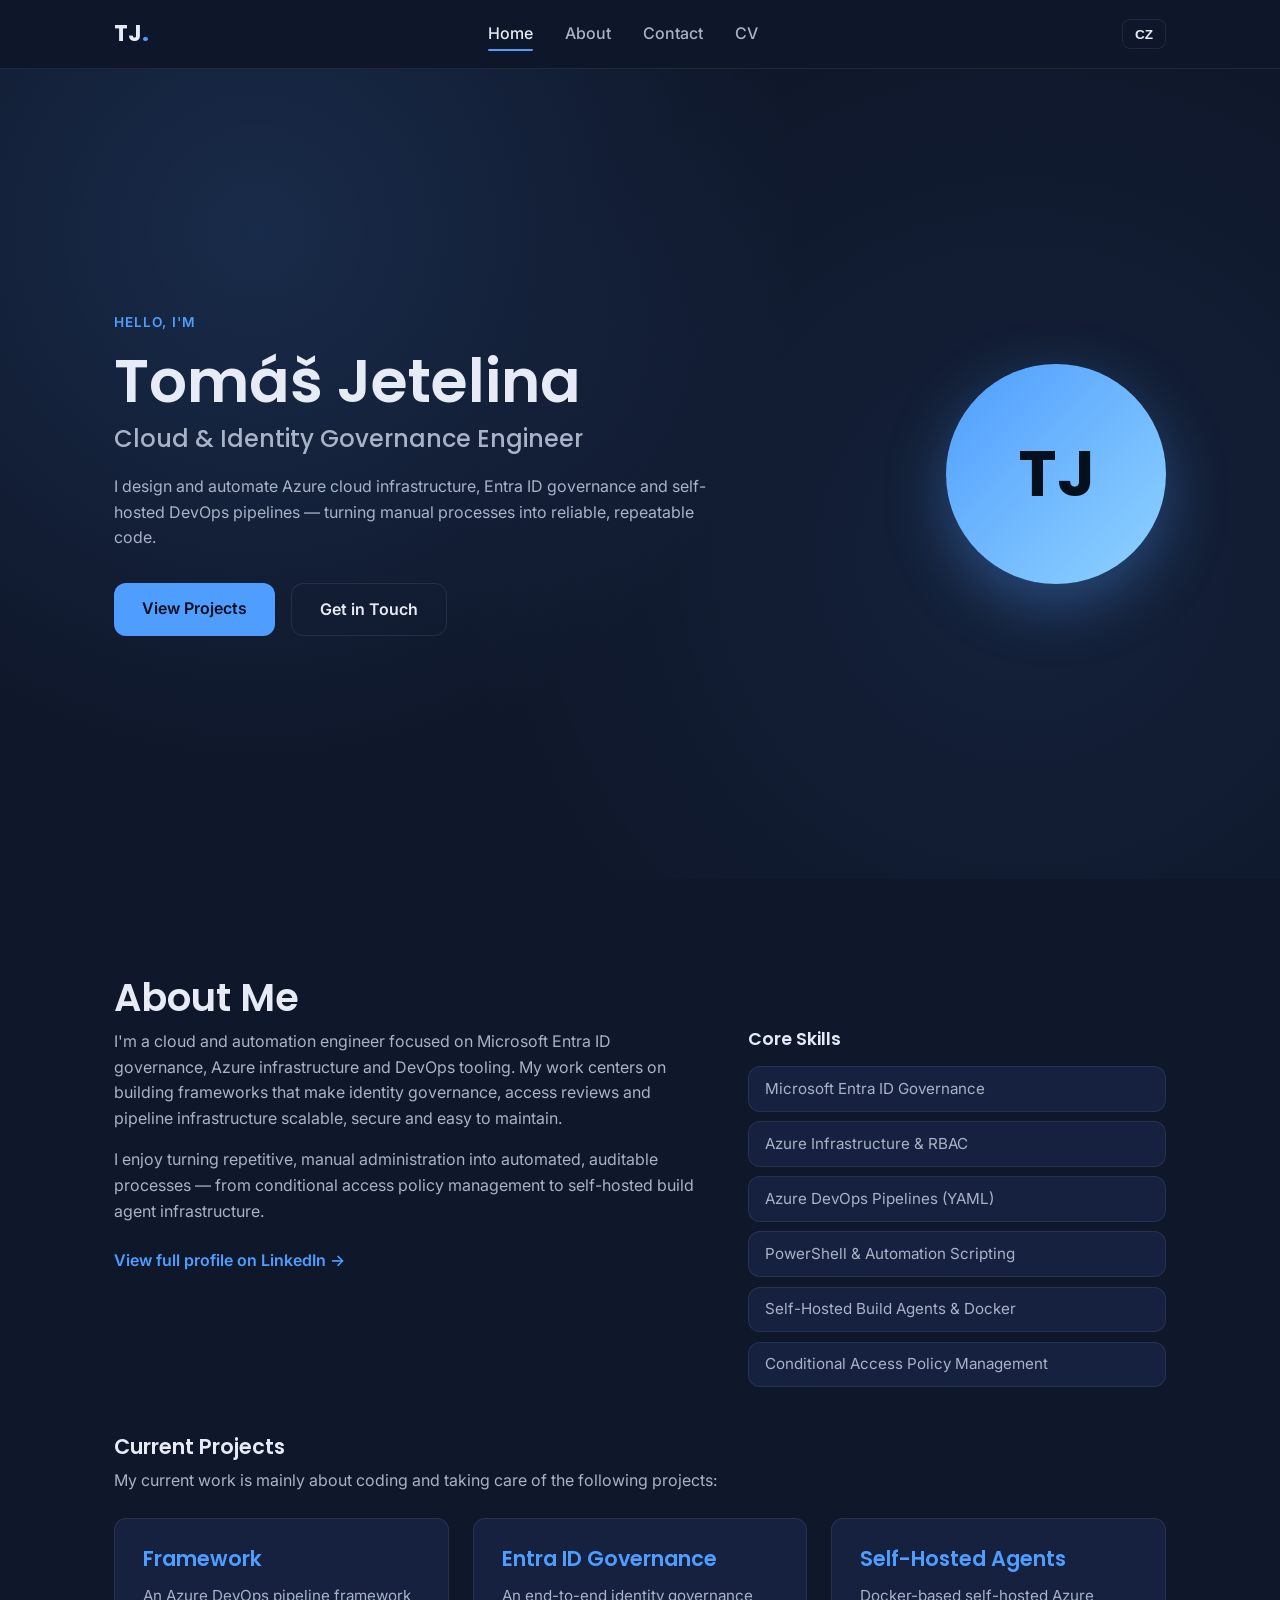
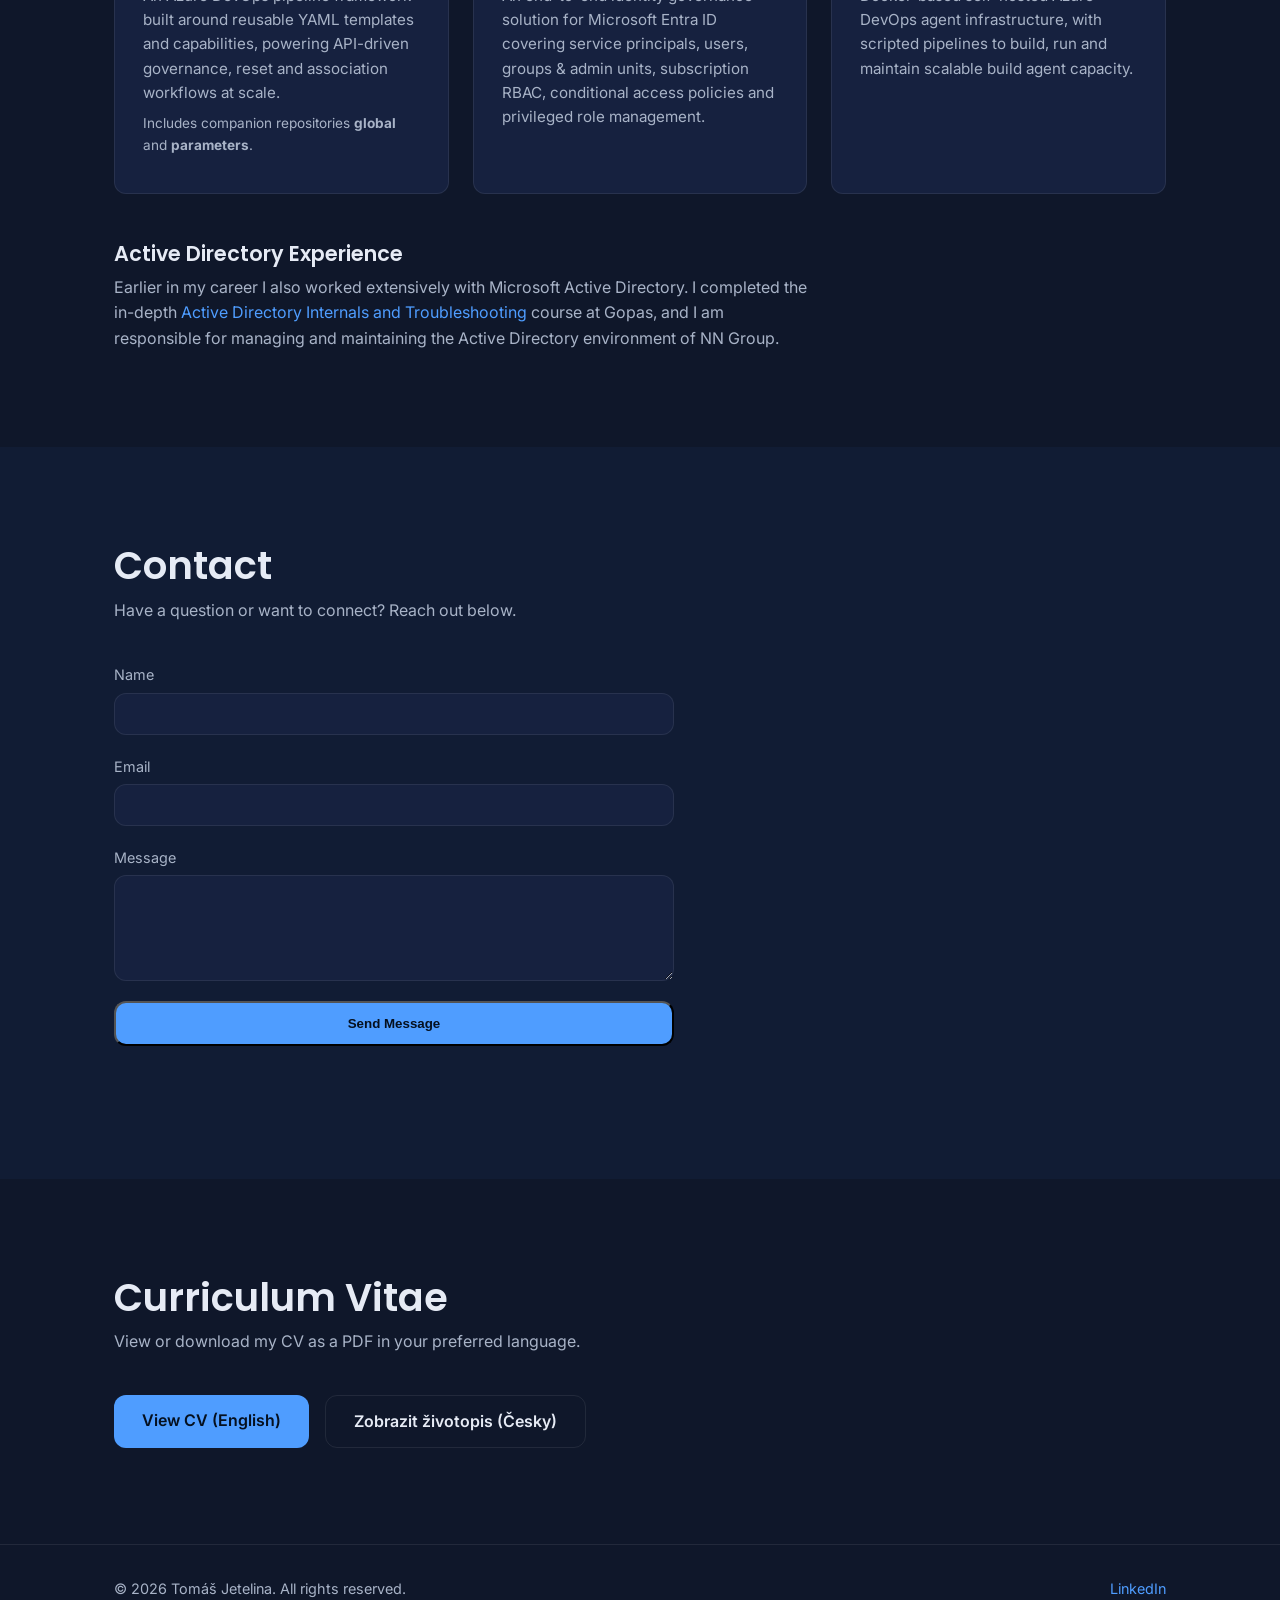
==== index.html @ 73af99f7 "Restructure nav (Home/About/Contact/CV), fold projects into About, add AD experience section, open C" ====
<!DOCTYPE html>
<html lang="en">
<head>
  <meta charset="UTF-8" />
  <meta name="viewport" content="width=device-width, initial-scale=1.0" />
  <title>Tomáš Jetelina | Cloud &amp; Automation Engineer</title>
  <meta name="description" content="Personal CV website of Tomáš Jetelina — cloud automation, Entra ID governance and DevOps engineer." />
  <link rel="preconnect" href="https://fonts.googleapis.com" />
  <link href="https://fonts.googleapis.com/css2?family=Poppins:wght@400;500;600;700&family=Inter:wght@400;500;600&display=swap" rel="stylesheet" />
  <link rel="stylesheet" href="css/style.css" />
  <link rel="icon" href="data:," />
</head>
<body>
  <header class="site-header" id="top">
    <nav class="navbar container">
      <a href="#top" class="logo">TJ<span>.</span></a>
      <button class="nav-toggle" id="navToggle" aria-label="Toggle navigation" aria-expanded="false">
        <span></span><span></span><span></span>
      </button>
      <ul class="nav-links" id="navLinks">
        <li><a href="#home" class="nav-link active" data-i18n="nav.home">Home</a></li>
        <li><a href="#about" class="nav-link" data-i18n="nav.about">About</a></li>
        <li><a href="#contact" class="nav-link" data-i18n="nav.contact">Contact</a></li>
        <li><a href="#cv" class="nav-link" data-i18n="nav.cv">CV</a></li>
      </ul>
      <button class="lang-toggle" id="langToggle" type="button" aria-label="Switch language">CZ</button>
    </nav>
  </header>

  <main>
    <!-- Home -->
    <section id="home" class="hero">
      <div class="container hero-inner reveal">
        <div class="hero-content">
          <p class="eyebrow" data-i18n="hero.eyebrow">Hello, I'm</p>
          <h1>Tomáš Jetelina</h1>
          <h2 class="tagline" data-i18n="hero.tagline">Cloud &amp; Identity Governance Engineer</h2>
          <p class="lead" data-i18n="hero.lead">
            I design and automate Azure cloud infrastructure, Entra ID governance and self-hosted
            DevOps pipelines — turning manual processes into reliable, repeatable code.
          </p>
          <div class="hero-actions">
            <a href="#about" class="btn btn-primary" data-i18n="hero.viewProjects">View Projects</a>
            <a href="#contact" class="btn btn-outline" data-i18n="hero.getInTouch">Get in Touch</a>
          </div>
        </div>
        <div class="hero-avatar" aria-hidden="true">TJ</div>
      </div>
    </section>

    <!-- About -->
    <section id="about" class="section">
      <div class="container reveal">
        <h2 class="section-title" data-i18n="about.title">About Me</h2>
        <div class="about-grid">
          <div class="about-text">
            <p data-i18n="about.p1">
              I'm a cloud and automation engineer focused on Microsoft Entra ID governance,
              Azure infrastructure and DevOps tooling. My work centers on building frameworks
              that make identity governance, access reviews and pipeline infrastructure
              scalable, secure and easy to maintain.
            </p>
            <p data-i18n="about.p2">
              I enjoy turning repetitive, manual administration into automated, auditable
              processes — from conditional access policy management to self-hosted build
              agent infrastructure.
            </p>
            <a href="https://www.linkedin.com/in/tjetelina/" target="_blank" rel="noopener noreferrer" class="link-arrow" data-i18n="about.linkedin">
              View full profile on LinkedIn →
            </a>
          </div>
          <div class="about-skills">
            <h3 data-i18n="about.skillsTitle">Core Skills</h3>
            <ul class="skills-list">
              <li data-i18n="about.skill1">Microsoft Entra ID Governance</li>
              <li data-i18n="about.skill2">Azure Infrastructure &amp; RBAC</li>
              <li data-i18n="about.skill3">Azure DevOps Pipelines (YAML)</li>
              <li data-i18n="about.skill4">PowerShell &amp; Automation Scripting</li>
              <li data-i18n="about.skill5">Self-Hosted Build Agents &amp; Docker</li>
              <li data-i18n="about.skill6">Conditional Access Policy Management</li>
            </ul>
          </div>
        </div>

        <div class="about-projects">
          <h3 data-i18n="about.projectsTitle">Current Projects</h3>
          <p data-i18n="about.projectsIntro">My current work is mainly about coding and taking care of the following projects:</p>
          <div class="projects-grid">
            <article class="project-card">
              <h3 data-i18n="projects.framework.title">Framework</h3>
              <p data-i18n="projects.framework.desc">
                An Azure DevOps pipeline framework built around reusable YAML templates and
                capabilities, powering API-driven governance, reset and association workflows
                at scale.
              </p>
              <p class="project-note" data-i18n="projects.framework.note">Includes companion repositories <strong>global</strong> and <strong>parameters</strong>.</p>
            </article>
            <article class="project-card">
              <h3 data-i18n="projects.governance.title">Entra ID Governance</h3>
              <p data-i18n="projects.governance.desc">
                An end-to-end identity governance solution for Microsoft Entra ID covering
                service principals, users, groups &amp; admin units, subscription RBAC,
                conditional access policies and privileged role management.
              </p>
            </article>
            <article class="project-card">
              <h3 data-i18n="projects.agents.title">Self-Hosted Agents</h3>
              <p data-i18n="projects.agents.desc">
                Docker-based self-hosted Azure DevOps agent infrastructure, with scripted
                pipelines to build, run and maintain scalable build agent capacity.
              </p>
            </article>
          </div>
        </div>

        <div class="about-legacy">
          <h3 data-i18n="about.adTitle">Active Directory Experience</h3>
          <p data-i18n="about.adText">
            Earlier in my career I also worked extensively with Microsoft Active Directory. I completed
            the in-depth <a href="https://www.gopas.cz/windows-server-active-directory-internals-and-troubleshooting_goc171" target="_blank" rel="noopener noreferrer">Active Directory Internals and Troubleshooting</a>
            course at Gopas, and I am responsible for managing and maintaining the Active Directory
            environment of NN Group.
          </p>
        </div>
      </div>
    </section>

    <!-- Contact -->
    <section id="contact" class="section section-alt">
      <div class="container reveal">
        <h2 class="section-title" data-i18n="contact.title">Contact</h2>
        <p class="section-subtitle" data-i18n="contact.subtitle">Have a question or want to connect? Reach out below.</p>
        <form class="contact-form" id="contactForm" action="mailto:contact@jetelina.cz" method="post" enctype="text/plain">
          <div class="form-row">
            <label for="name" data-i18n="contact.name">Name</label>
            <input type="text" id="name" name="name" required />
          </div>
          <div class="form-row">
            <label for="email" data-i18n="contact.email">Email</label>
            <input type="email" id="email" name="email" required />
          </div>
          <div class="form-row">
            <label for="message" data-i18n="contact.message">Message</label>
            <textarea id="message" name="message" rows="5" required></textarea>
          </div>
          <button type="submit" class="btn btn-primary" data-i18n="contact.send">Send Message</button>
          <p class="form-status" id="formStatus" role="status" aria-live="polite"></p>
        </form>
      </div>
    </section>

    <!-- CV -->
    <section id="cv" class="section">
      <div class="container reveal">
        <h2 class="section-title" data-i18n="cv.title">Curriculum Vitae</h2>
        <p class="section-subtitle" data-i18n="cv.subtitle">View or download my CV as a PDF in your preferred language.</p>
        <div class="cv-downloads">
          <a class="btn btn-primary" href="assets/cv/Tomas_Jetelina_CV_EN.pdf" target="_blank" rel="noopener noreferrer" data-i18n="cv.downloadEn">View CV (English)</a>
          <a class="btn btn-outline" href="assets/cv/Tomas_Jetelina_CV_CZ.pdf" target="_blank" rel="noopener noreferrer" data-i18n="cv.downloadCz">Zobrazit životopis (Česky)</a>
        </div>
      </div>
    </section>
  </main>

  <footer class="site-footer">
    <div class="container footer-content">
      <p>&copy; <span id="year"></span> Tomáš Jetelina. <span data-i18n="footer.rights">All rights reserved.</span></p>
      <a href="https://www.linkedin.com/in/tjetelina/" target="_blank" rel="noopener noreferrer">LinkedIn</a>
    </div>
  </footer>

  <script src="js/i18n.js"></script>
  <script src="js/script.js"></script>
</body>
</html>
---- css/style.css ----
:root {
  --color-bg: #0f172a;
  --color-bg-alt: #111c34;
  --color-surface: #16213f;
  --color-primary: #4f9dff;
  --color-primary-dark: #2f7ee0;
  --color-text: #e6ebf5;
  --color-text-muted: #a8b3c7;
  --color-border: rgba(255, 255, 255, 0.08);
  --font-heading: "Poppins", sans-serif;
  --font-body: "Inter", sans-serif;
  --max-width: 1100px;
  --radius: 12px;
  --transition: 0.25s ease;
}

* {
  box-sizing: border-box;
  margin: 0;
  padding: 0;
}

html {
  scroll-behavior: smooth;
}

body {
  font-family: var(--font-body);
  background: var(--color-bg);
  color: var(--color-text);
  line-height: 1.6;
}

img {
  max-width: 100%;
  display: block;
}

.container {
  width: 100%;
  max-width: var(--max-width);
  margin: 0 auto;
  padding: 0 1.5rem;
}

h1, h2, h3 {
  font-family: var(--font-heading);
  font-weight: 600;
  line-height: 1.2;
}

a {
  color: var(--color-primary);
  text-decoration: none;
  transition: color var(--transition);
}

a:hover {
  color: var(--color-primary-dark);
}

/* Header */
.site-header {
  position: sticky;
  top: 0;
  z-index: 100;
  background: rgba(15, 23, 42, 0.85);
  backdrop-filter: blur(10px);
  border-bottom: 1px solid var(--color-border);
}

.navbar {
  display: flex;
  align-items: center;
  justify-content: space-between;
  height: 68px;
}

.logo {
  font-family: var(--font-heading);
  font-size: 1.4rem;
  font-weight: 700;
  color: var(--color-text);
}

.logo span {
  color: var(--color-primary);
}

.nav-links {
  display: flex;
  gap: 2rem;
  list-style: none;
}

.nav-link {
  color: var(--color-text-muted);
  font-weight: 500;
  position: relative;
  padding: 0.25rem 0;
}

.nav-link.active,
.nav-link:hover {
  color: var(--color-text);
}

.nav-link.active::after {
  content: "";
  position: absolute;
  left: 0;
  bottom: -4px;
  width: 100%;
  height: 2px;
  background: var(--color-primary);
  border-radius: 2px;
}

.nav-toggle {
  display: none;
  flex-direction: column;
  gap: 5px;
  background: none;
  border: none;
  cursor: pointer;
}

.nav-toggle span {
  width: 24px;
  height: 2px;
  background: var(--color-text);
  border-radius: 2px;
  transition: transform var(--transition), opacity var(--transition);
}

.lang-toggle {
  margin-left: 1.5rem;
  background: transparent;
  border: 1px solid var(--color-border);
  color: var(--color-text);
  font-weight: 600;
  font-size: 0.85rem;
  padding: 0.4rem 0.75rem;
  border-radius: 8px;
  cursor: pointer;
  transition: border-color var(--transition), color var(--transition);
}

.lang-toggle:hover {
  border-color: var(--color-primary);
  color: var(--color-primary);
}

/* Hero */
.hero {
  min-height: 90vh;
  display: flex;
  align-items: center;
  background: radial-gradient(circle at 20% 20%, rgba(79, 157, 255, 0.15), transparent 45%),
    radial-gradient(circle at 80% 60%, rgba(79, 157, 255, 0.08), transparent 50%);
}

.hero-inner {
  display: flex;
  align-items: center;
  justify-content: space-between;
  gap: 3rem;
  flex-wrap: wrap;
}

.hero-content {
  flex: 1 1 420px;
}

.hero-avatar {
  flex: 0 0 auto;
  width: 220px;
  height: 220px;
  border-radius: 50%;
  display: flex;
  align-items: center;
  justify-content: center;
  font-family: var(--font-heading);
  font-size: 4rem;
  font-weight: 700;
  color: #05101f;
  background: linear-gradient(135deg, var(--color-primary), #8fd3ff);
  box-shadow: 0 20px 60px rgba(79, 157, 255, 0.35);
}

.eyebrow {
  color: var(--color-primary);
  font-weight: 600;
  letter-spacing: 0.08em;
  text-transform: uppercase;
  font-size: 0.85rem;
  margin-bottom: 0.75rem;
}

.hero h1 {
  font-size: clamp(2.5rem, 5vw, 3.75rem);
  margin-bottom: 0.5rem;
}

.tagline {
  font-size: clamp(1.1rem, 2vw, 1.5rem);
  color: var(--color-text-muted);
  font-weight: 500;
  margin-bottom: 1.25rem;
}

.lead {
  max-width: 60ch;
  color: var(--color-text-muted);
  margin-bottom: 2rem;
}

.hero-actions {
  display: flex;
  gap: 1rem;
  flex-wrap: wrap;
}

.btn {
  display: inline-block;
  padding: 0.8rem 1.75rem;
  border-radius: var(--radius);
  font-weight: 600;
  transition: transform var(--transition), background var(--transition), color var(--transition);
}

.btn:hover {
  transform: translateY(-2px);
}

.btn-primary {
  background: var(--color-primary);
  color: #05101f;
}

.btn-primary:hover {
  background: var(--color-primary-dark);
  color: #05101f;
}

.btn-outline {
  border: 1px solid var(--color-border);
  color: var(--color-text);
}

.btn-outline:hover {
  border-color: var(--color-primary);
  color: var(--color-primary);
}

/* Sections */
.section {
  padding: 6rem 0;
}

.section-alt {
  background: var(--color-bg-alt);
}

.section-title {
  font-size: clamp(1.8rem, 3vw, 2.4rem);
  margin-bottom: 0.5rem;
}

.section-subtitle {
  color: var(--color-text-muted);
  margin-bottom: 2.5rem;
}

/* About */
.about-grid {
  display: grid;
  grid-template-columns: 1.4fr 1fr;
  gap: 3rem;
}

.about-text p {
  color: var(--color-text-muted);
  margin-bottom: 1rem;
}

.link-arrow {
  display: inline-block;
  margin-top: 0.5rem;
  font-weight: 600;
}

.about-skills h3 {
  margin-bottom: 1rem;
  font-size: 1.1rem;
}

.skills-list {
  list-style: none;
  display: flex;
  flex-direction: column;
  gap: 0.6rem;
}

.skills-list li {
  padding: 0.6rem 1rem;
  background: var(--color-surface);
  border: 1px solid var(--color-border);
  border-radius: var(--radius);
  color: var(--color-text-muted);
  font-size: 0.95rem;
}

/* About: projects & legacy experience subsections */
.about-projects,
.about-legacy {
  margin-top: 3rem;
}

.about-projects h3,
.about-legacy h3 {
  font-size: 1.3rem;
  margin-bottom: 0.5rem;
}

.about-projects > p,
.about-legacy > p {
  color: var(--color-text-muted);
  margin-bottom: 1.5rem;
  max-width: 70ch;
}

.about-legacy > p {
  margin-bottom: 0;
}

/* Projects */
.projects-grid {
  display: grid;
  grid-template-columns: repeat(auto-fit, minmax(260px, 1fr));
  gap: 1.5rem;
}

.project-card {
  background: var(--color-surface);
  border: 1px solid var(--color-border);
  border-radius: var(--radius);
  padding: 1.75rem;
  transition: transform var(--transition), border-color var(--transition);
}

.project-card:hover {
  transform: translateY(-4px);
  border-color: var(--color-primary);
}

.project-card h3 {
  margin-bottom: 0.75rem;
  color: var(--color-primary);
}

.project-card p {
  color: var(--color-text-muted);
  font-size: 0.95rem;
  margin-bottom: 0.5rem;
}

.project-note {
  font-size: 0.85rem !important;
}

/* CV */
.cv-downloads {
  display: flex;
  gap: 1rem;
  flex-wrap: wrap;
}

/* Contact */
.contact-form {
  max-width: 560px;
  display: flex;
  flex-direction: column;
  gap: 1.25rem;
}

.form-row {
  display: flex;
  flex-direction: column;
  gap: 0.4rem;
}

.form-row label {
  font-size: 0.9rem;
  color: var(--color-text-muted);
}

.form-row input,
.form-row textarea {
  background: var(--color-surface);
  border: 1px solid var(--color-border);
  border-radius: var(--radius);
  padding: 0.75rem 1rem;
  color: var(--color-text);
  font-family: var(--font-body);
  resize: vertical;
}

.form-row input:focus,
.form-row textarea:focus {
  outline: none;
  border-color: var(--color-primary);
}

.form-status {
  color: var(--color-primary);
  font-size: 0.9rem;
  min-height: 1.2em;
}

/* Footer */
.site-footer {
  border-top: 1px solid var(--color-border);
  padding: 2rem 0;
}

.footer-content {
  display: flex;
  justify-content: space-between;
  align-items: center;
  flex-wrap: wrap;
  gap: 1rem;
  color: var(--color-text-muted);
  font-size: 0.9rem;
}

/* Reveal animation */
.reveal {
  opacity: 0;
  transform: translateY(24px);
  transition: opacity 0.6s ease, transform 0.6s ease;
}

.reveal.visible {
  opacity: 1;
  transform: translateY(0);
}

/* Responsive */
@media (max-width: 860px) {
  .about-grid {
    grid-template-columns: 1fr;
  }

  .hero-inner {
    justify-content: center;
    text-align: center;
  }

  .hero-actions {
    justify-content: center;
  }

  .hero-avatar {
    width: 160px;
    height: 160px;
    font-size: 3rem;
  }
}

@media (max-width: 720px) {
  .nav-toggle {
    display: flex;
  }

  .nav-links {
    position: absolute;
    top: 68px;
    left: 0;
    right: 0;
    background: var(--color-bg);
    flex-direction: column;
    align-items: center;
    padding: 1.5rem 0;
    gap: 1.25rem;
    border-bottom: 1px solid var(--color-border);
    transform: translateY(-150%);
    opacity: 0;
    pointer-events: none;
    transition: transform var(--transition), opacity var(--transition);
  }

  .nav-links.open {
    transform: translateY(0);
    opacity: 1;
    pointer-events: auto;
  }
}
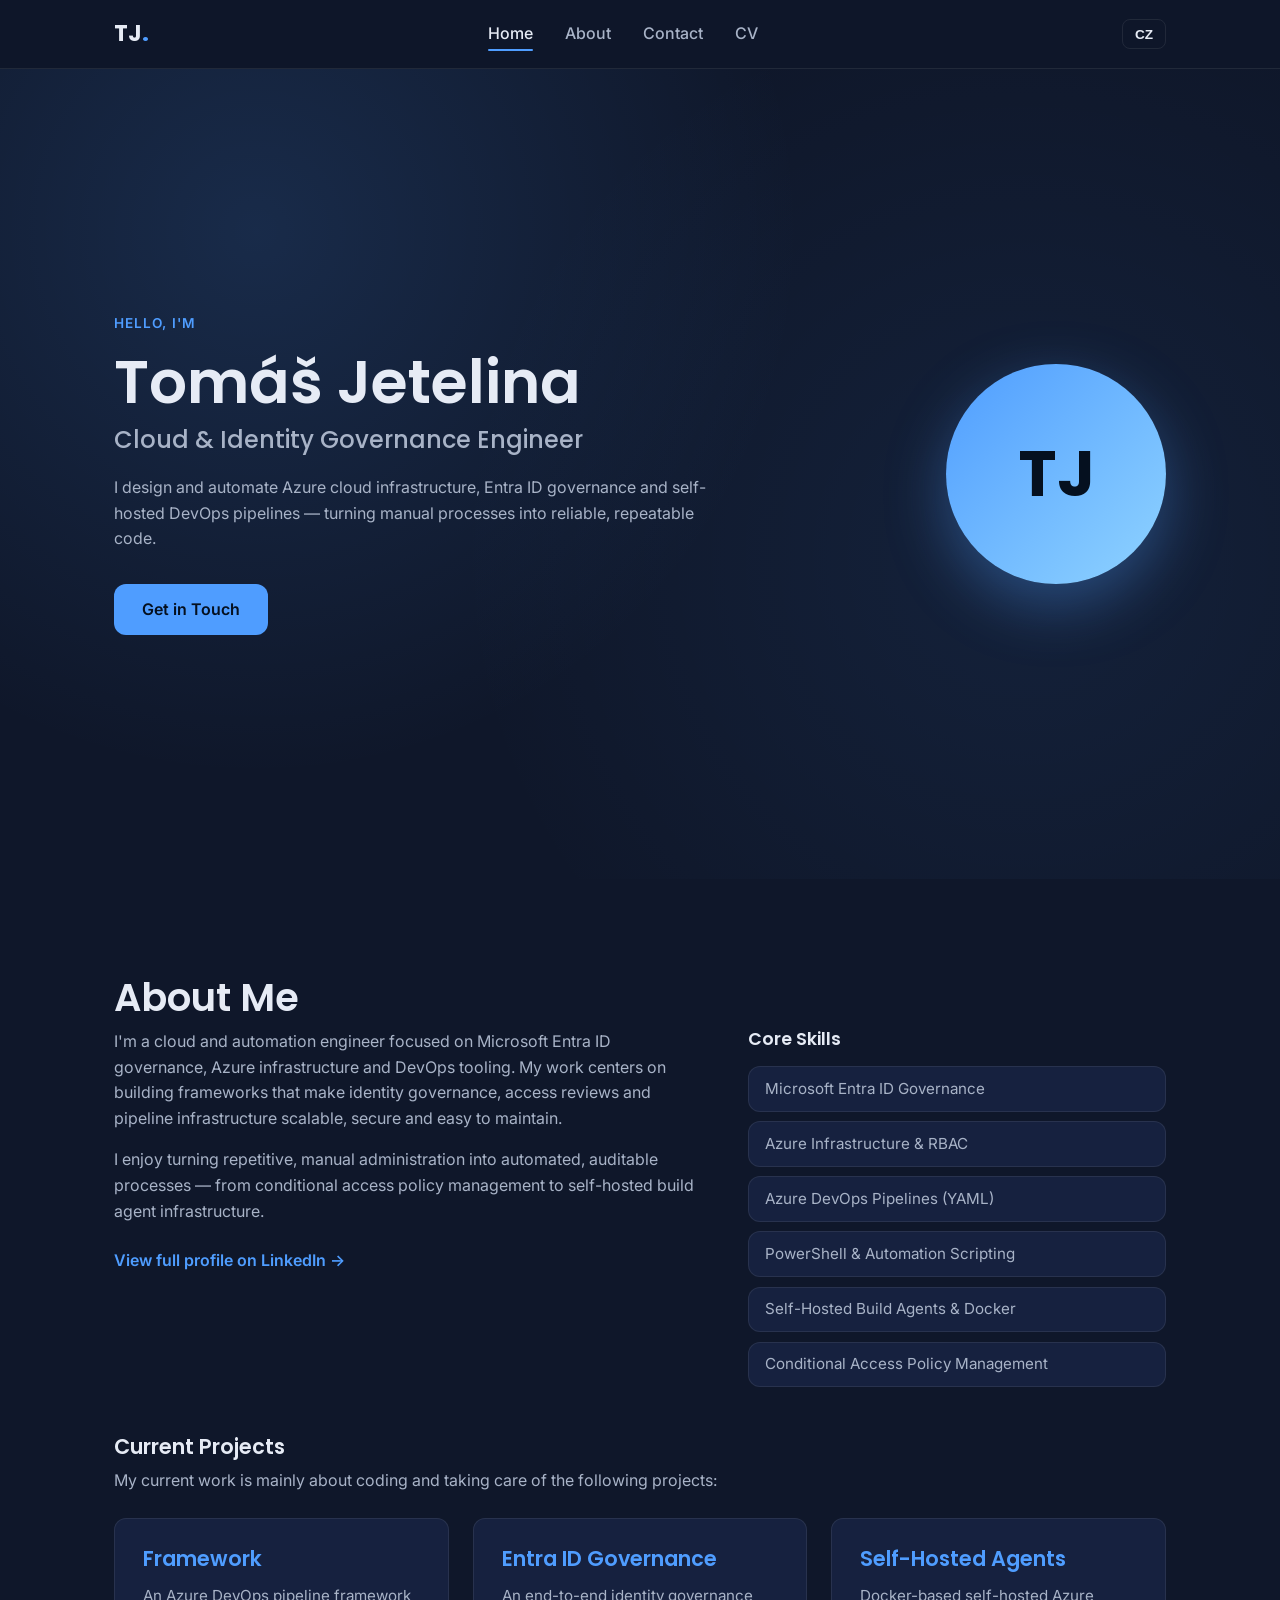
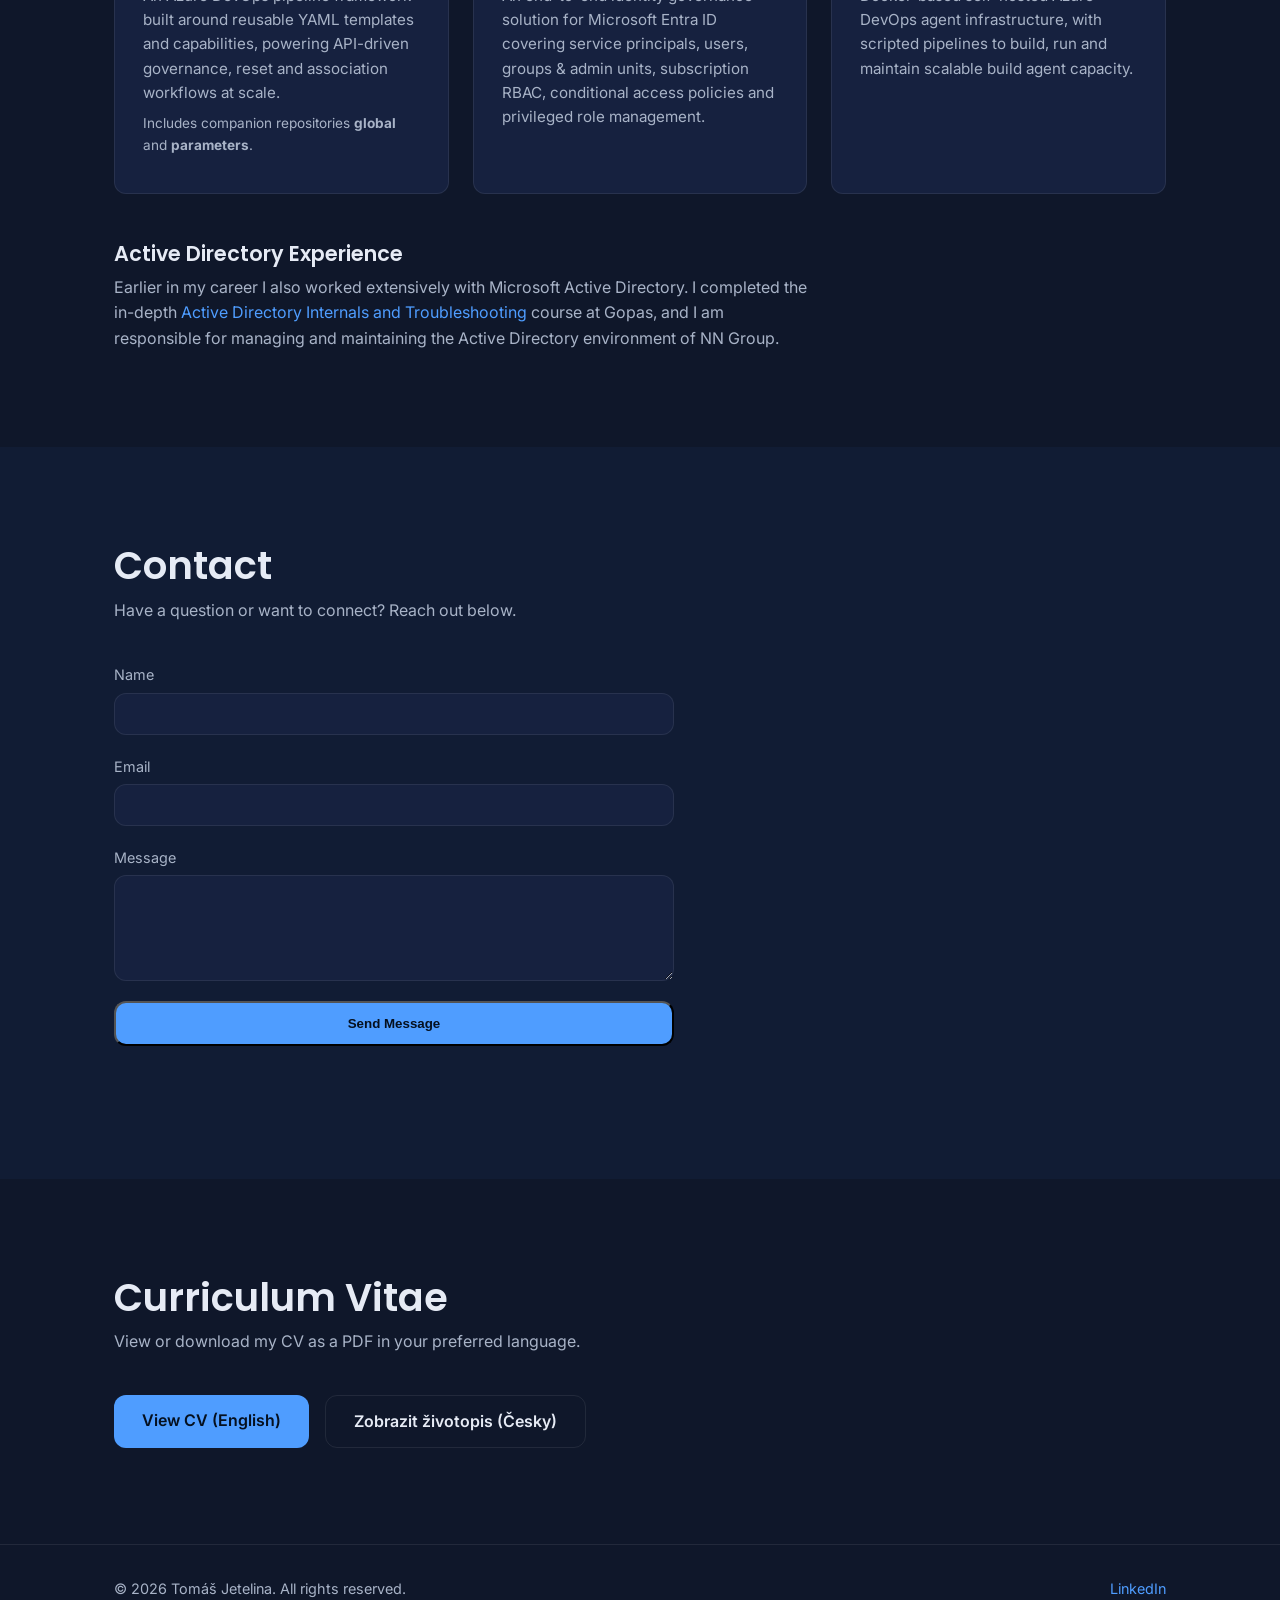
==== commit a6d4c641: "Remove non-functional View Projects button from hero section" ====
--- a/index.html
+++ b/index.html
@@ -40,8 +40,7 @@
             DevOps pipelines — turning manual processes into reliable, repeatable code.
           </p>
           <div class="hero-actions">
-            <a href="#about" class="btn btn-primary" data-i18n="hero.viewProjects">View Projects</a>
-            <a href="#contact" class="btn btn-outline" data-i18n="hero.getInTouch">Get in Touch</a>
+            <a href="#contact" class="btn btn-primary" data-i18n="hero.getInTouch">Get in Touch</a>
           </div>
         </div>
         <div class="hero-avatar" aria-hidden="true">TJ</div>
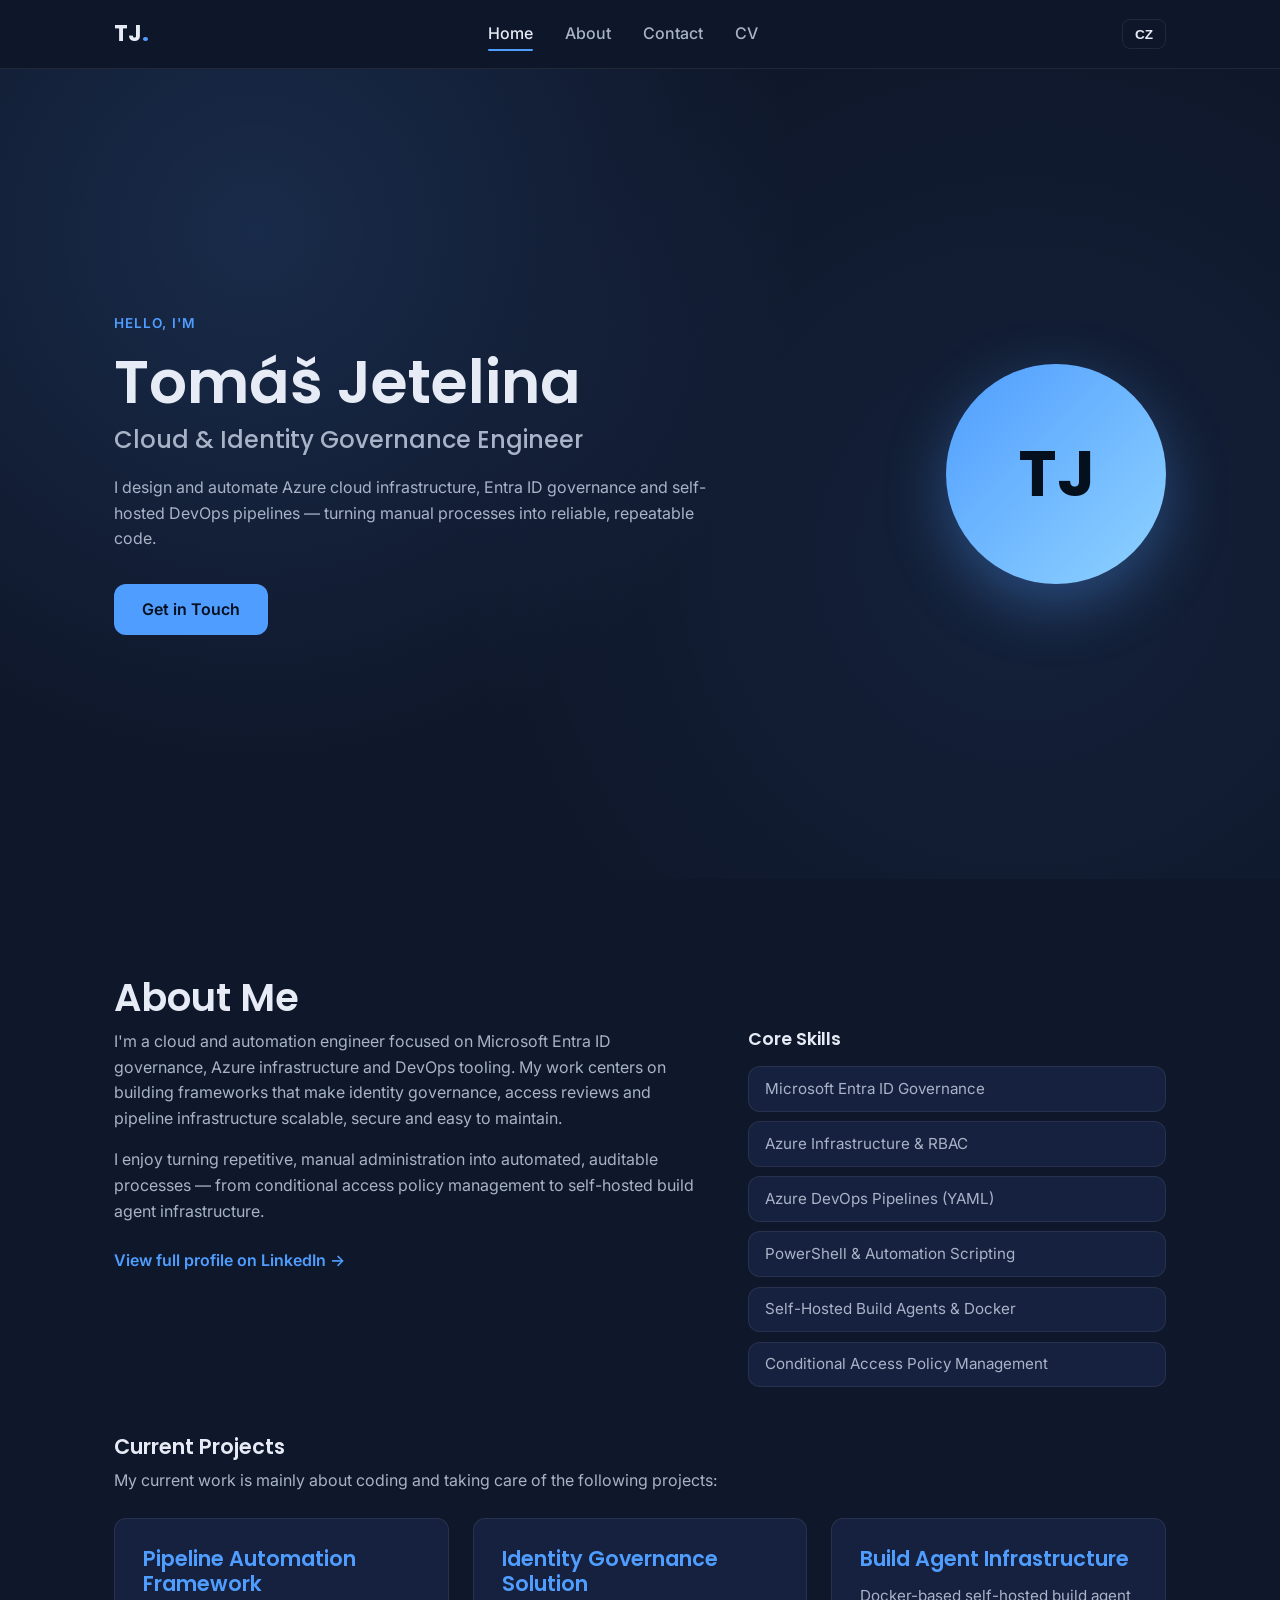
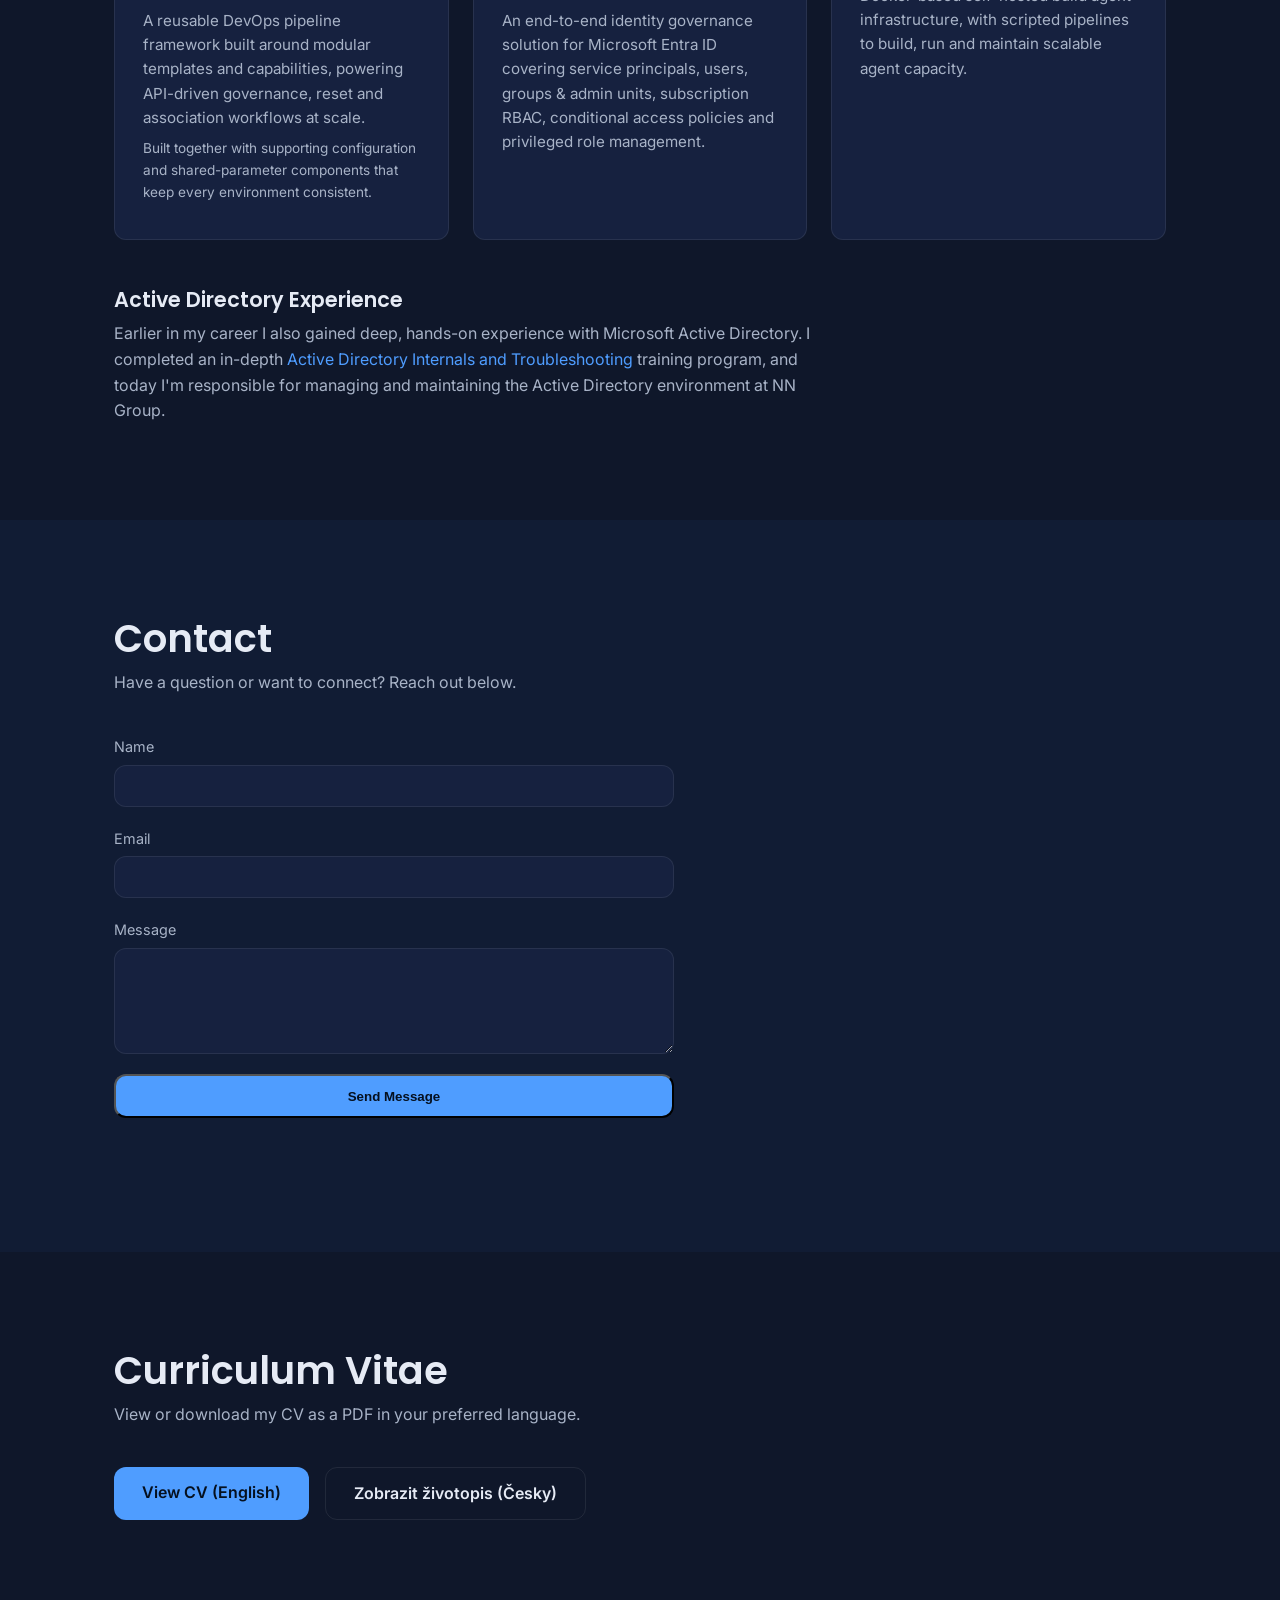
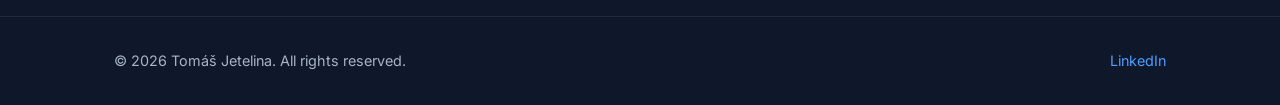
==== commit 118bc963: "Rephrase project cards without repo names and smooth AD paragraph wording" ====
--- a/index.html
+++ b/index.html
@@ -86,16 +86,16 @@
           <p data-i18n="about.projectsIntro">My current work is mainly about coding and taking care of the following projects:</p>
           <div class="projects-grid">
             <article class="project-card">
-              <h3 data-i18n="projects.framework.title">Framework</h3>
+              <h3 data-i18n="projects.framework.title">Pipeline Automation Framework</h3>
               <p data-i18n="projects.framework.desc">
-                An Azure DevOps pipeline framework built around reusable YAML templates and
+                A reusable DevOps pipeline framework built around modular templates and
                 capabilities, powering API-driven governance, reset and association workflows
                 at scale.
               </p>
-              <p class="project-note" data-i18n="projects.framework.note">Includes companion repositories <strong>global</strong> and <strong>parameters</strong>.</p>
+              <p class="project-note" data-i18n="projects.framework.note">Built together with supporting configuration and shared-parameter components that keep every environment consistent.</p>
             </article>
             <article class="project-card">
-              <h3 data-i18n="projects.governance.title">Entra ID Governance</h3>
+              <h3 data-i18n="projects.governance.title">Identity Governance Solution</h3>
               <p data-i18n="projects.governance.desc">
                 An end-to-end identity governance solution for Microsoft Entra ID covering
                 service principals, users, groups &amp; admin units, subscription RBAC,
@@ -103,10 +103,10 @@
               </p>
             </article>
             <article class="project-card">
-              <h3 data-i18n="projects.agents.title">Self-Hosted Agents</h3>
+              <h3 data-i18n="projects.agents.title">Build Agent Infrastructure</h3>
               <p data-i18n="projects.agents.desc">
-                Docker-based self-hosted Azure DevOps agent infrastructure, with scripted
-                pipelines to build, run and maintain scalable build agent capacity.
+                Docker-based self-hosted build agent infrastructure, with scripted
+                pipelines to build, run and maintain scalable agent capacity.
               </p>
             </article>
           </div>
@@ -115,10 +115,10 @@
         <div class="about-legacy">
           <h3 data-i18n="about.adTitle">Active Directory Experience</h3>
           <p data-i18n="about.adText">
-            Earlier in my career I also worked extensively with Microsoft Active Directory. I completed
-            the in-depth <a href="https://www.gopas.cz/windows-server-active-directory-internals-and-troubleshooting_goc171" target="_blank" rel="noopener noreferrer">Active Directory Internals and Troubleshooting</a>
-            course at Gopas, and I am responsible for managing and maintaining the Active Directory
-            environment of NN Group.
+            Earlier in my career I also gained deep, hands-on experience with Microsoft Active Directory. I completed
+            an in-depth <a href="https://www.gopas.cz/windows-server-active-directory-internals-and-troubleshooting_goc171" target="_blank" rel="noopener noreferrer">Active Directory Internals and Troubleshooting</a>
+            training program, and today I'm responsible for managing and maintaining the Active Directory
+            environment at NN Group.
           </p>
         </div>
       </div>
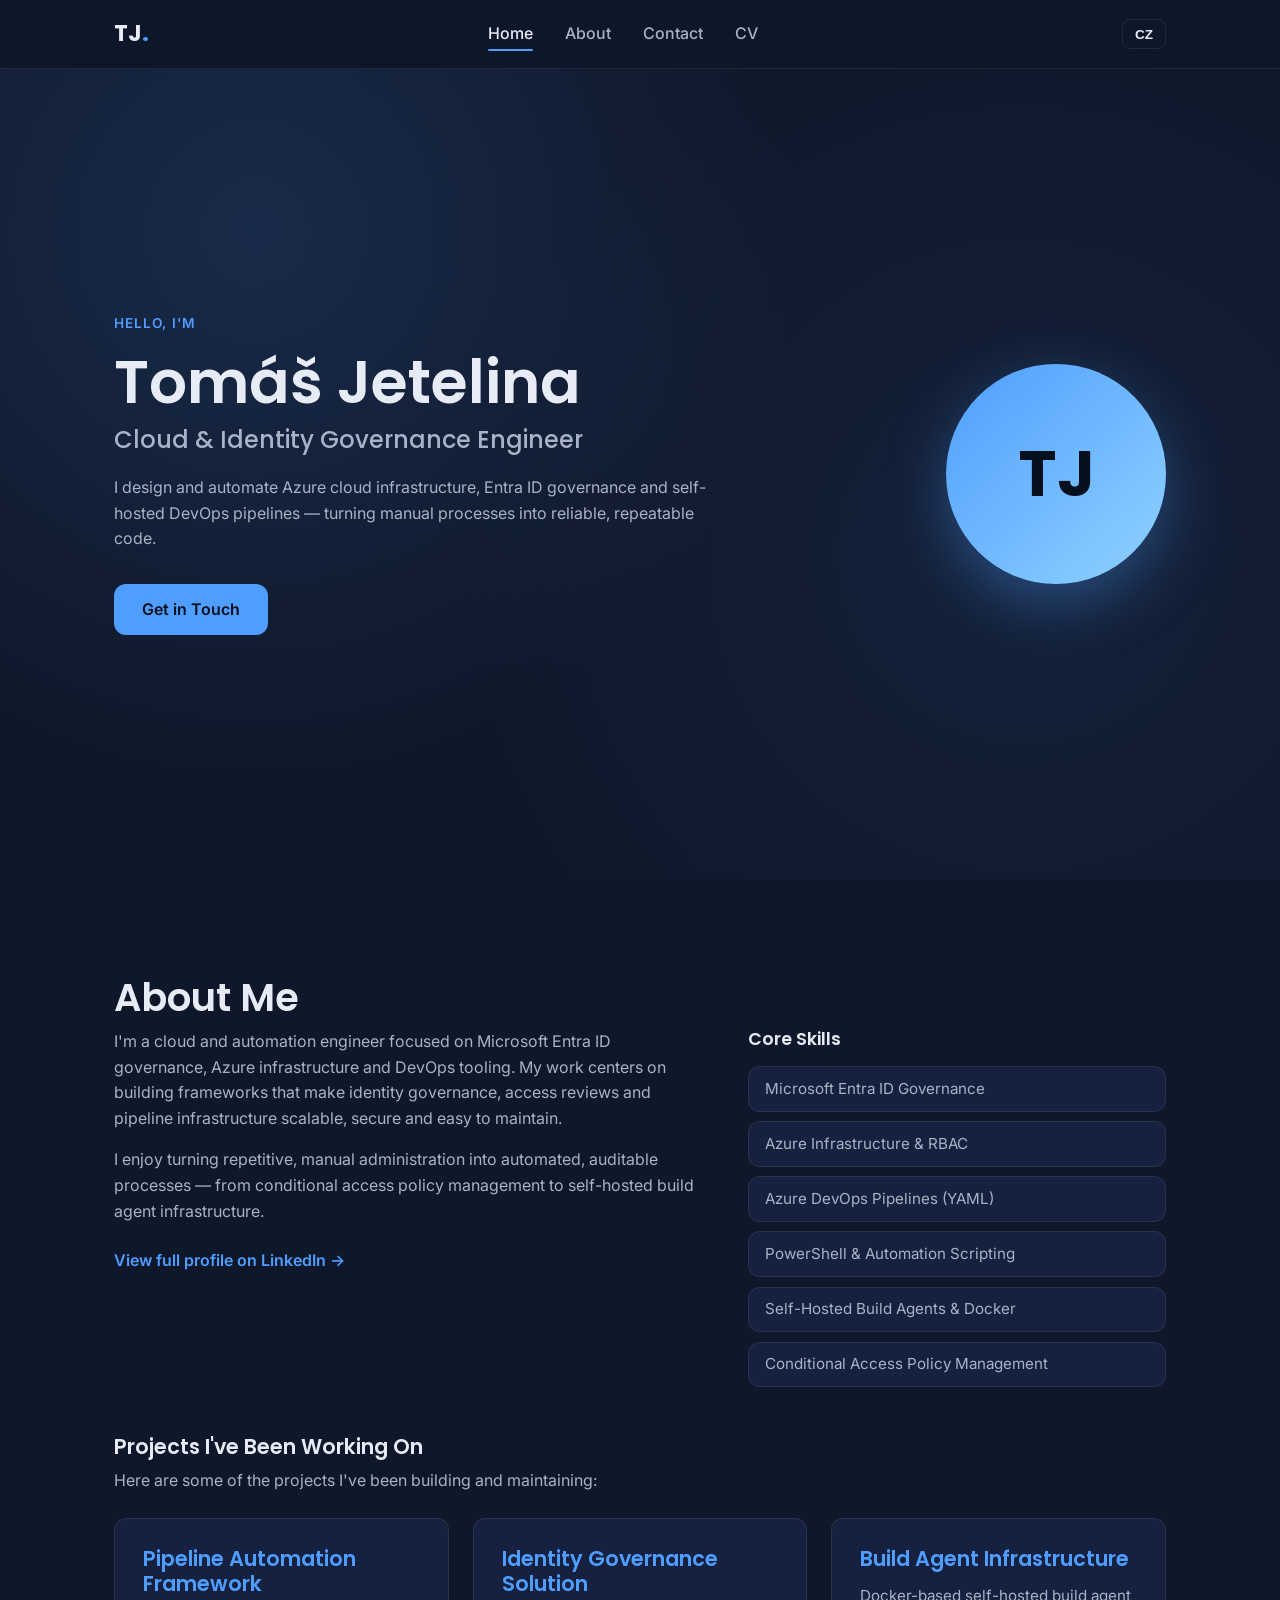
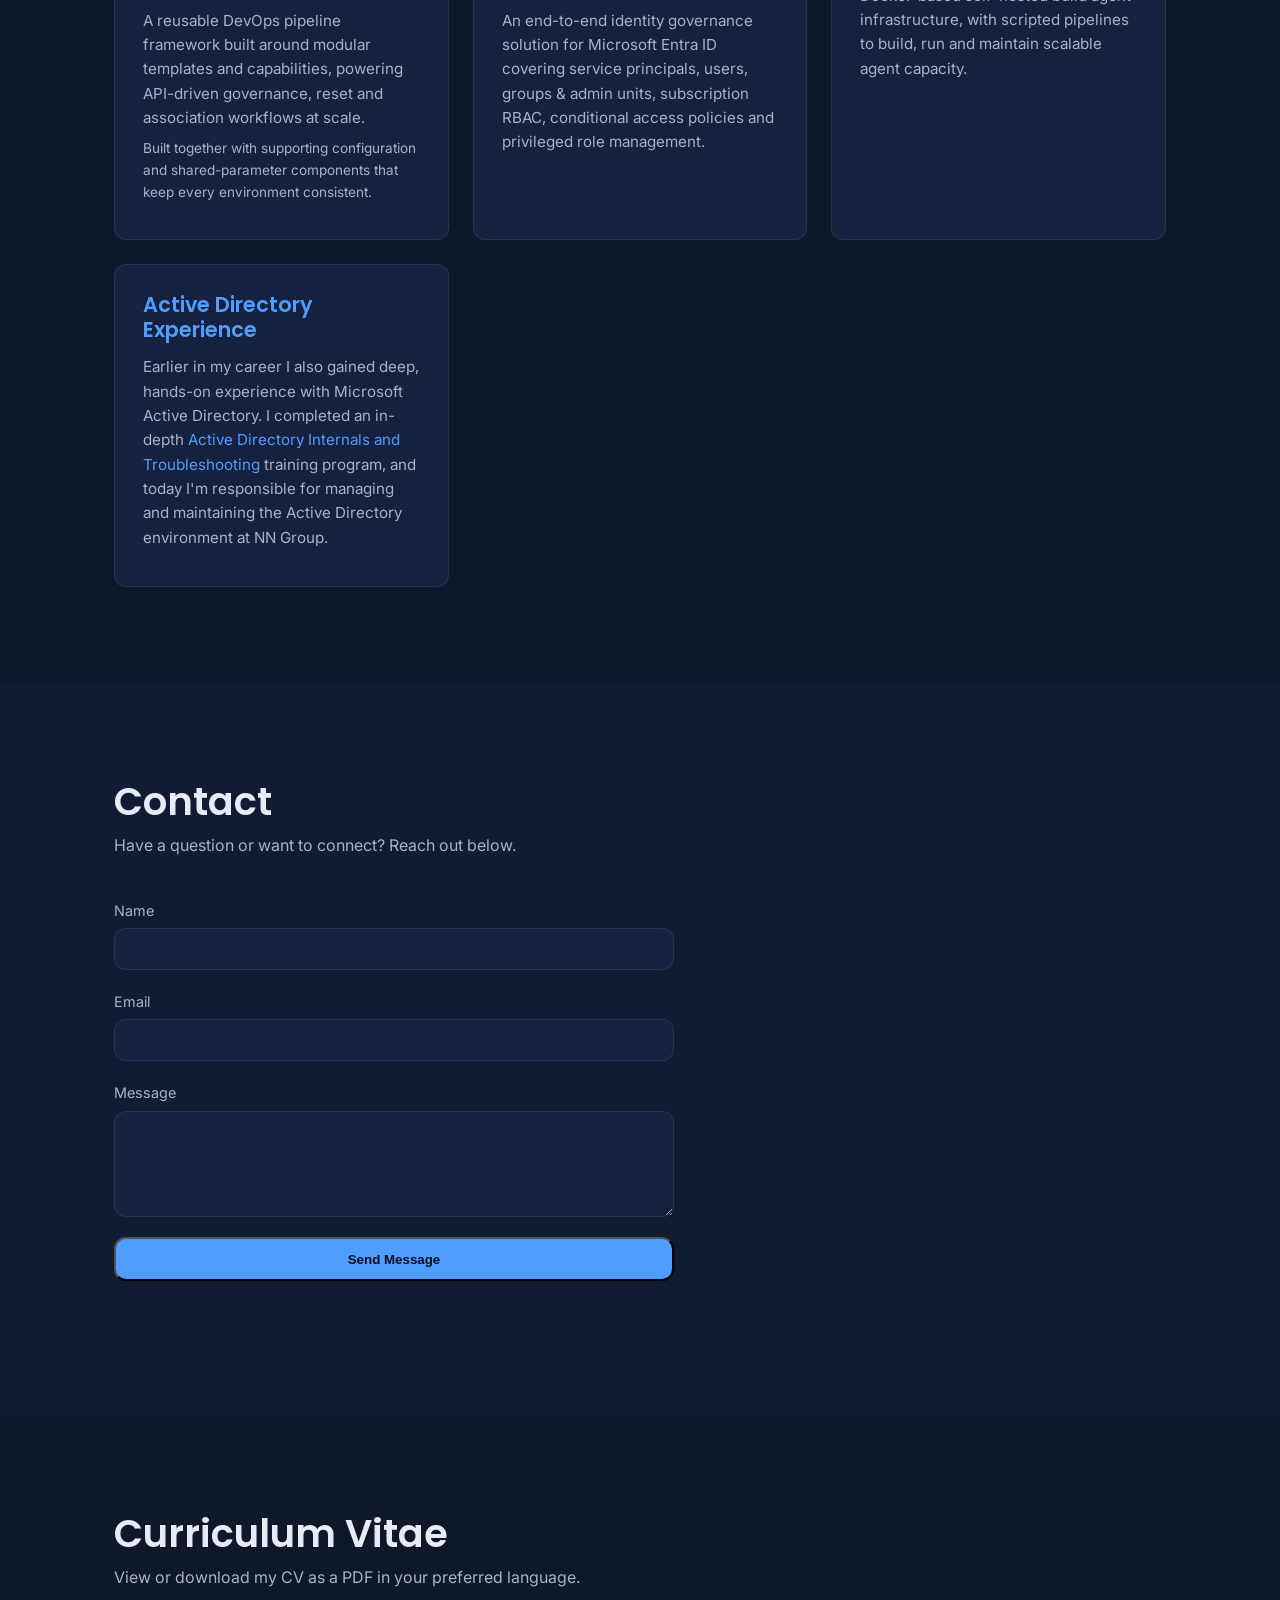
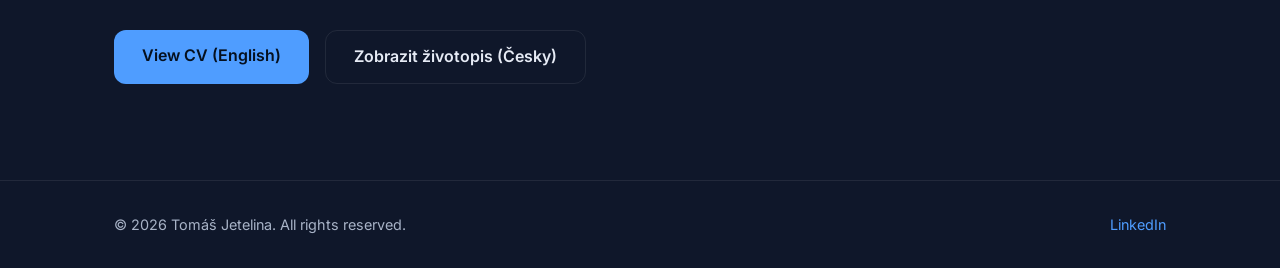
==== commit a072ba22: "Show AD experience as a project card and retitle projects section" ====
--- a/index.html
+++ b/index.html
@@ -82,8 +82,8 @@
         </div>
 
         <div class="about-projects">
-          <h3 data-i18n="about.projectsTitle">Current Projects</h3>
-          <p data-i18n="about.projectsIntro">My current work is mainly about coding and taking care of the following projects:</p>
+          <h3 data-i18n="about.projectsTitle">Projects I've Been Working On</h3>
+          <p data-i18n="about.projectsIntro">Here are some of the projects I've been building and maintaining:</p>
           <div class="projects-grid">
             <article class="project-card">
               <h3 data-i18n="projects.framework.title">Pipeline Automation Framework</h3>
@@ -109,17 +109,16 @@
                 pipelines to build, run and maintain scalable agent capacity.
               </p>
             </article>
+            <article class="project-card">
+              <h3 data-i18n="about.adTitle">Active Directory Experience</h3>
+              <p data-i18n="about.adText">
+                Earlier in my career I also gained deep, hands-on experience with Microsoft Active Directory. I completed
+                an in-depth <a href="https://www.gopas.cz/windows-server-active-directory-internals-and-troubleshooting_goc171" target="_blank" rel="noopener noreferrer">Active Directory Internals and Troubleshooting</a>
+                training program, and today I'm responsible for managing and maintaining the Active Directory
+                environment at NN Group.
+              </p>
+            </article>
           </div>
-        </div>
-
-        <div class="about-legacy">
-          <h3 data-i18n="about.adTitle">Active Directory Experience</h3>
-          <p data-i18n="about.adText">
-            Earlier in my career I also gained deep, hands-on experience with Microsoft Active Directory. I completed
-            an in-depth <a href="https://www.gopas.cz/windows-server-active-directory-internals-and-troubleshooting_goc171" target="_blank" rel="noopener noreferrer">Active Directory Internals and Troubleshooting</a>
-            training program, and today I'm responsible for managing and maintaining the Active Directory
-            environment at NN Group.
-          </p>
         </div>
       </div>
     </section>
--- a/css/style.css
+++ b/css/style.css
@@ -311,27 +311,20 @@
   font-size: 0.95rem;
 }
 
-/* About: projects & legacy experience subsections */
-.about-projects,
-.about-legacy {
+/* About: projects subsection */
+.about-projects {
   margin-top: 3rem;
 }
 
-.about-projects h3,
-.about-legacy h3 {
+.about-projects h3 {
   font-size: 1.3rem;
   margin-bottom: 0.5rem;
 }
 
-.about-projects > p,
-.about-legacy > p {
+.about-projects > p {
   color: var(--color-text-muted);
   margin-bottom: 1.5rem;
   max-width: 70ch;
-}
-
-.about-legacy > p {
-  margin-bottom: 0;
 }
 
 /* Projects */
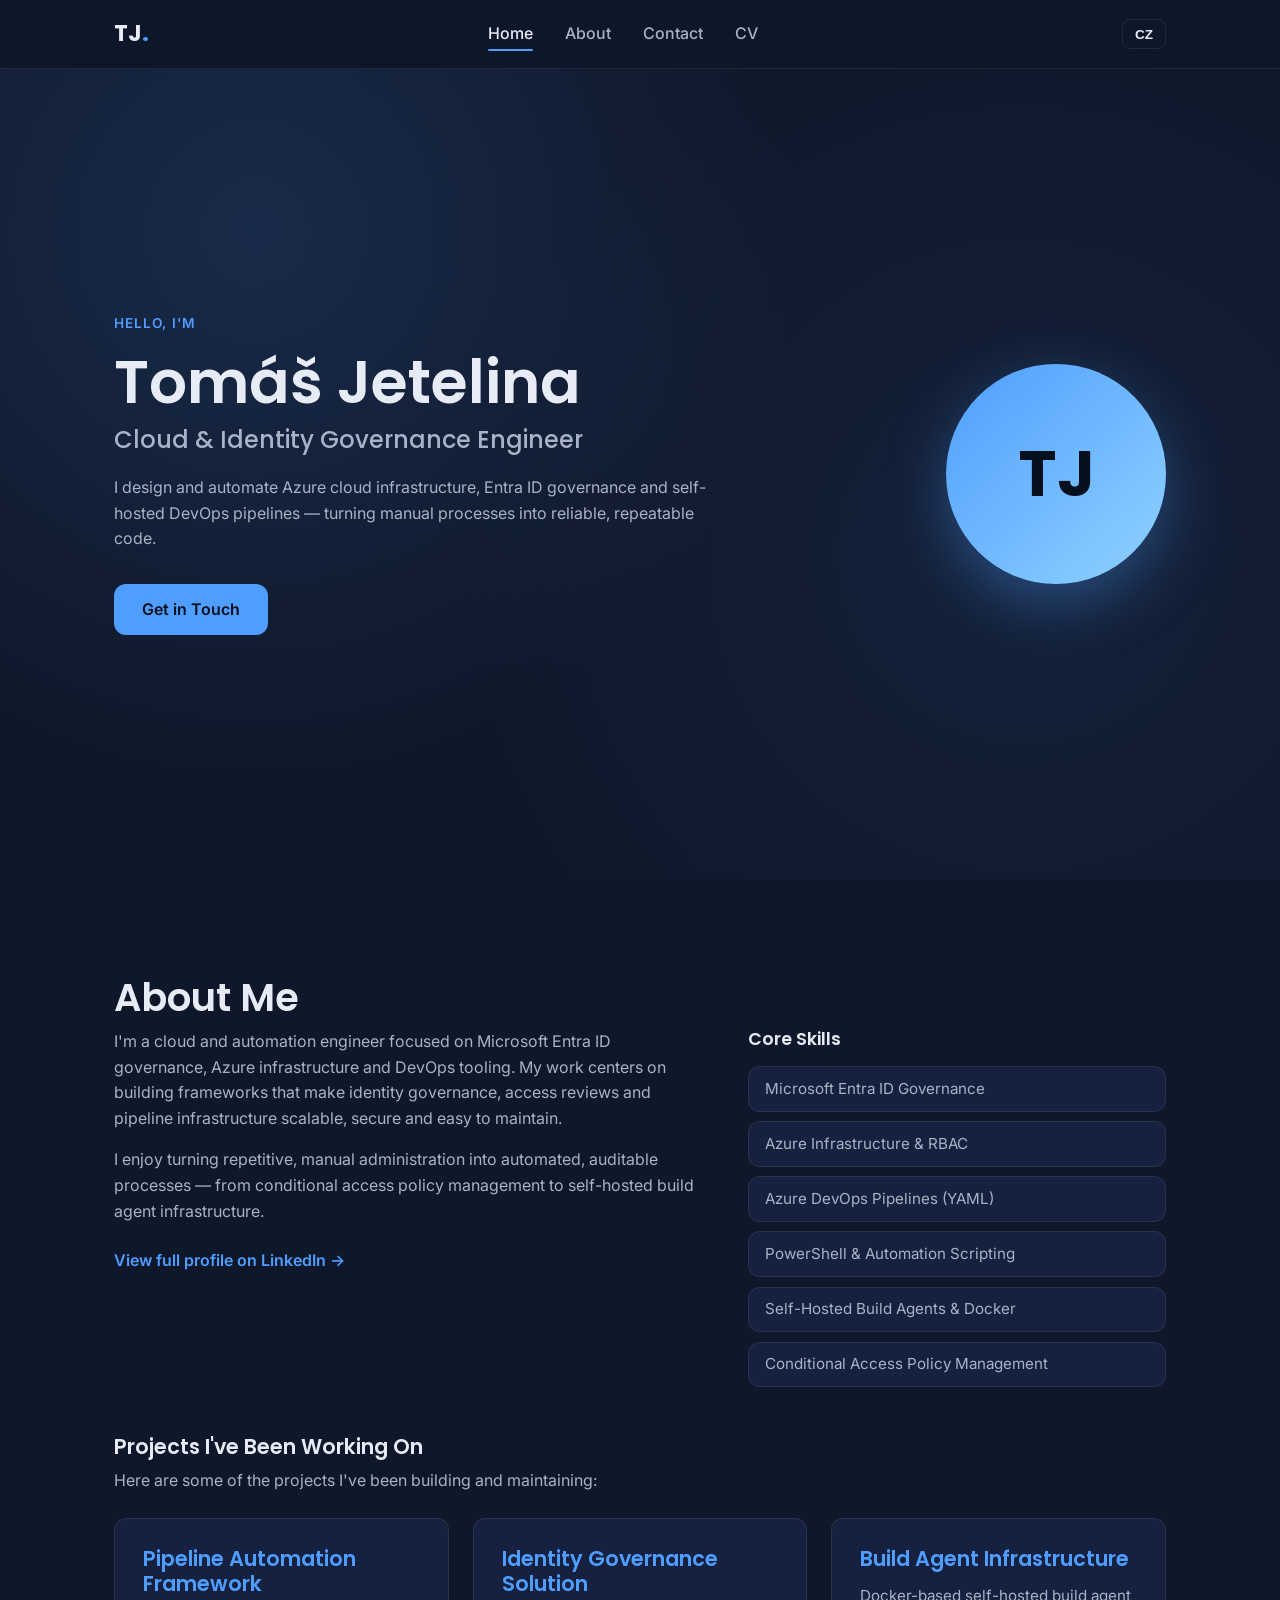
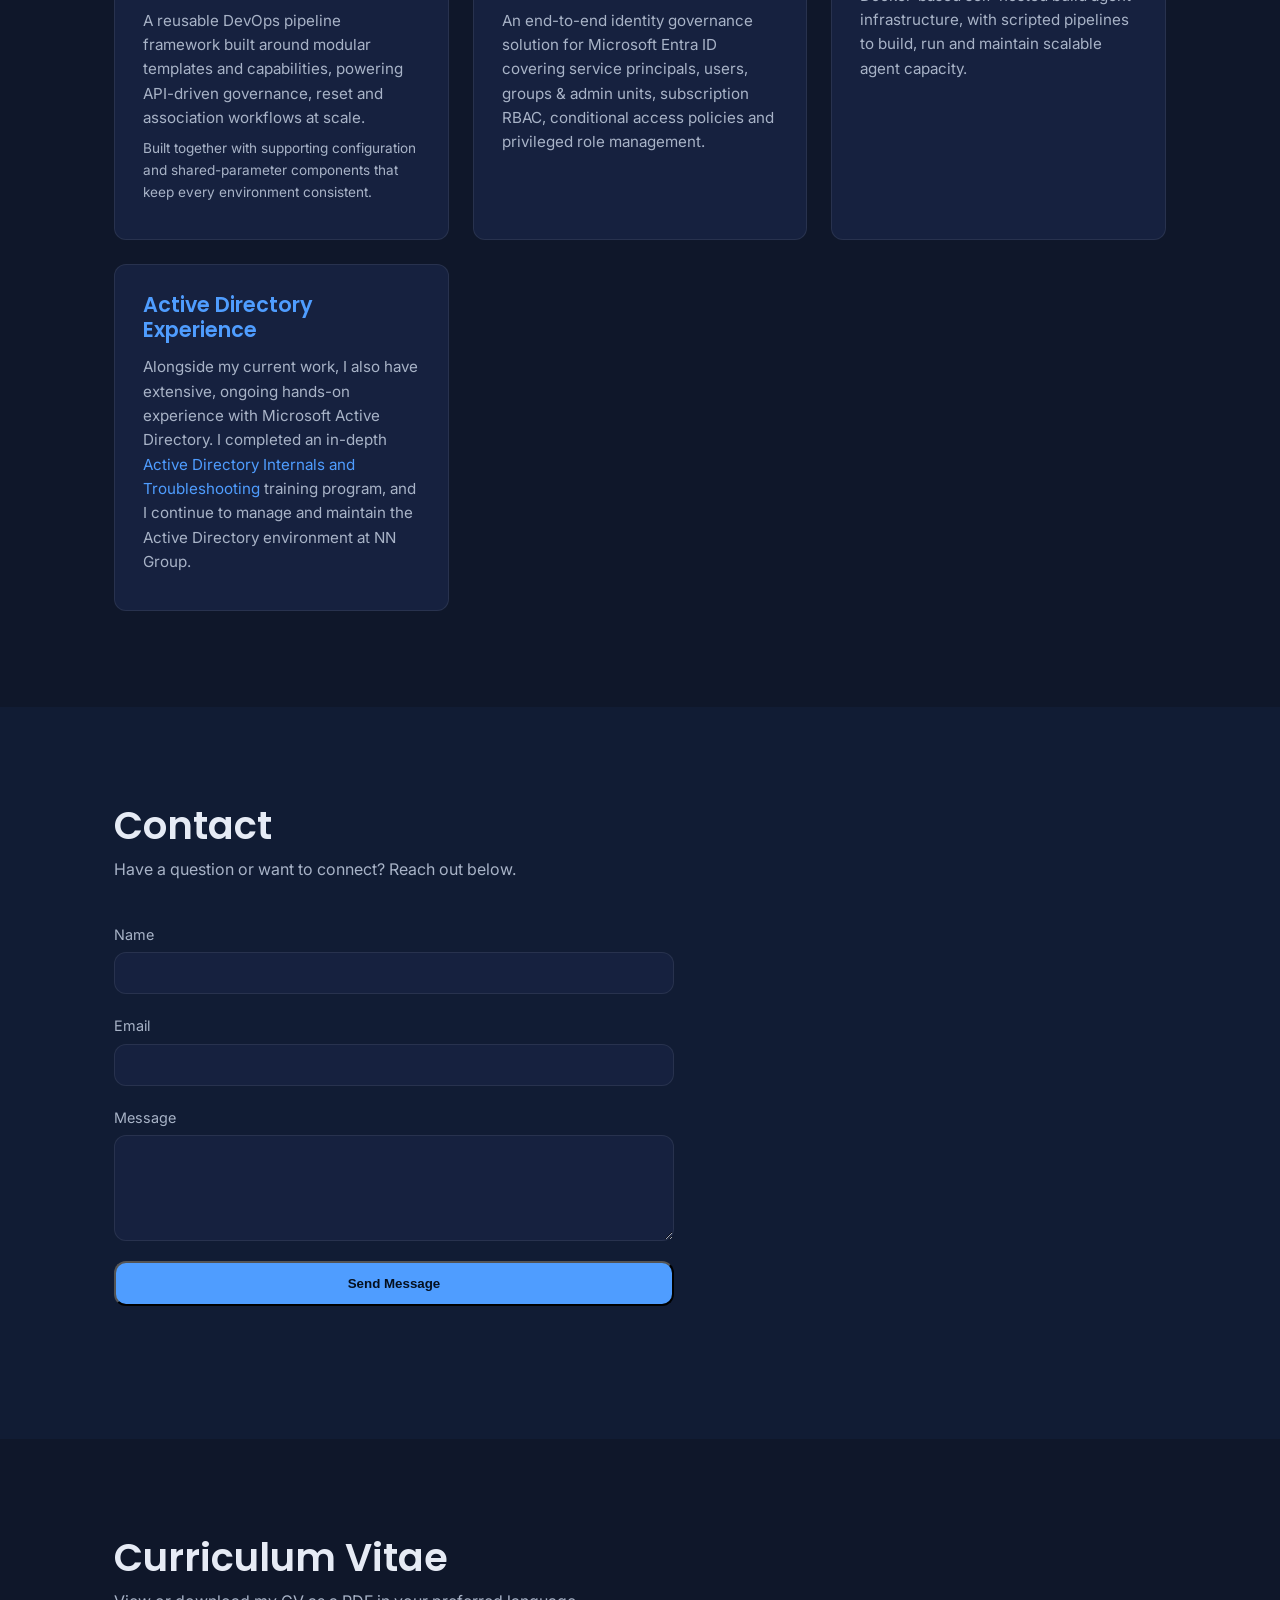
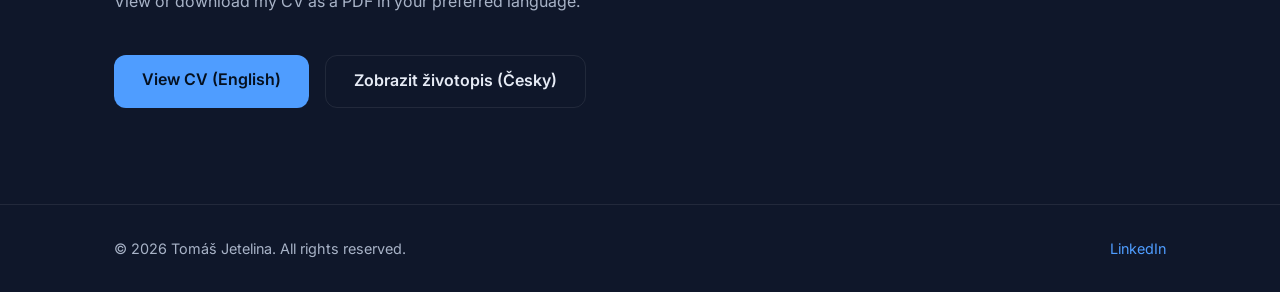
==== commit 76d56f74: "Reword AD experience as ongoing/present, not past career experience" ====
--- a/index.html
+++ b/index.html
@@ -112,9 +112,9 @@
             <article class="project-card">
               <h3 data-i18n="about.adTitle">Active Directory Experience</h3>
               <p data-i18n="about.adText">
-                Earlier in my career I also gained deep, hands-on experience with Microsoft Active Directory. I completed
+                Alongside my current work, I also have extensive, ongoing hands-on experience with Microsoft Active Directory. I completed
                 an in-depth <a href="https://www.gopas.cz/windows-server-active-directory-internals-and-troubleshooting_goc171" target="_blank" rel="noopener noreferrer">Active Directory Internals and Troubleshooting</a>
-                training program, and today I'm responsible for managing and maintaining the Active Directory
+                training program, and I continue to manage and maintain the Active Directory
                 environment at NN Group.
               </p>
             </article>
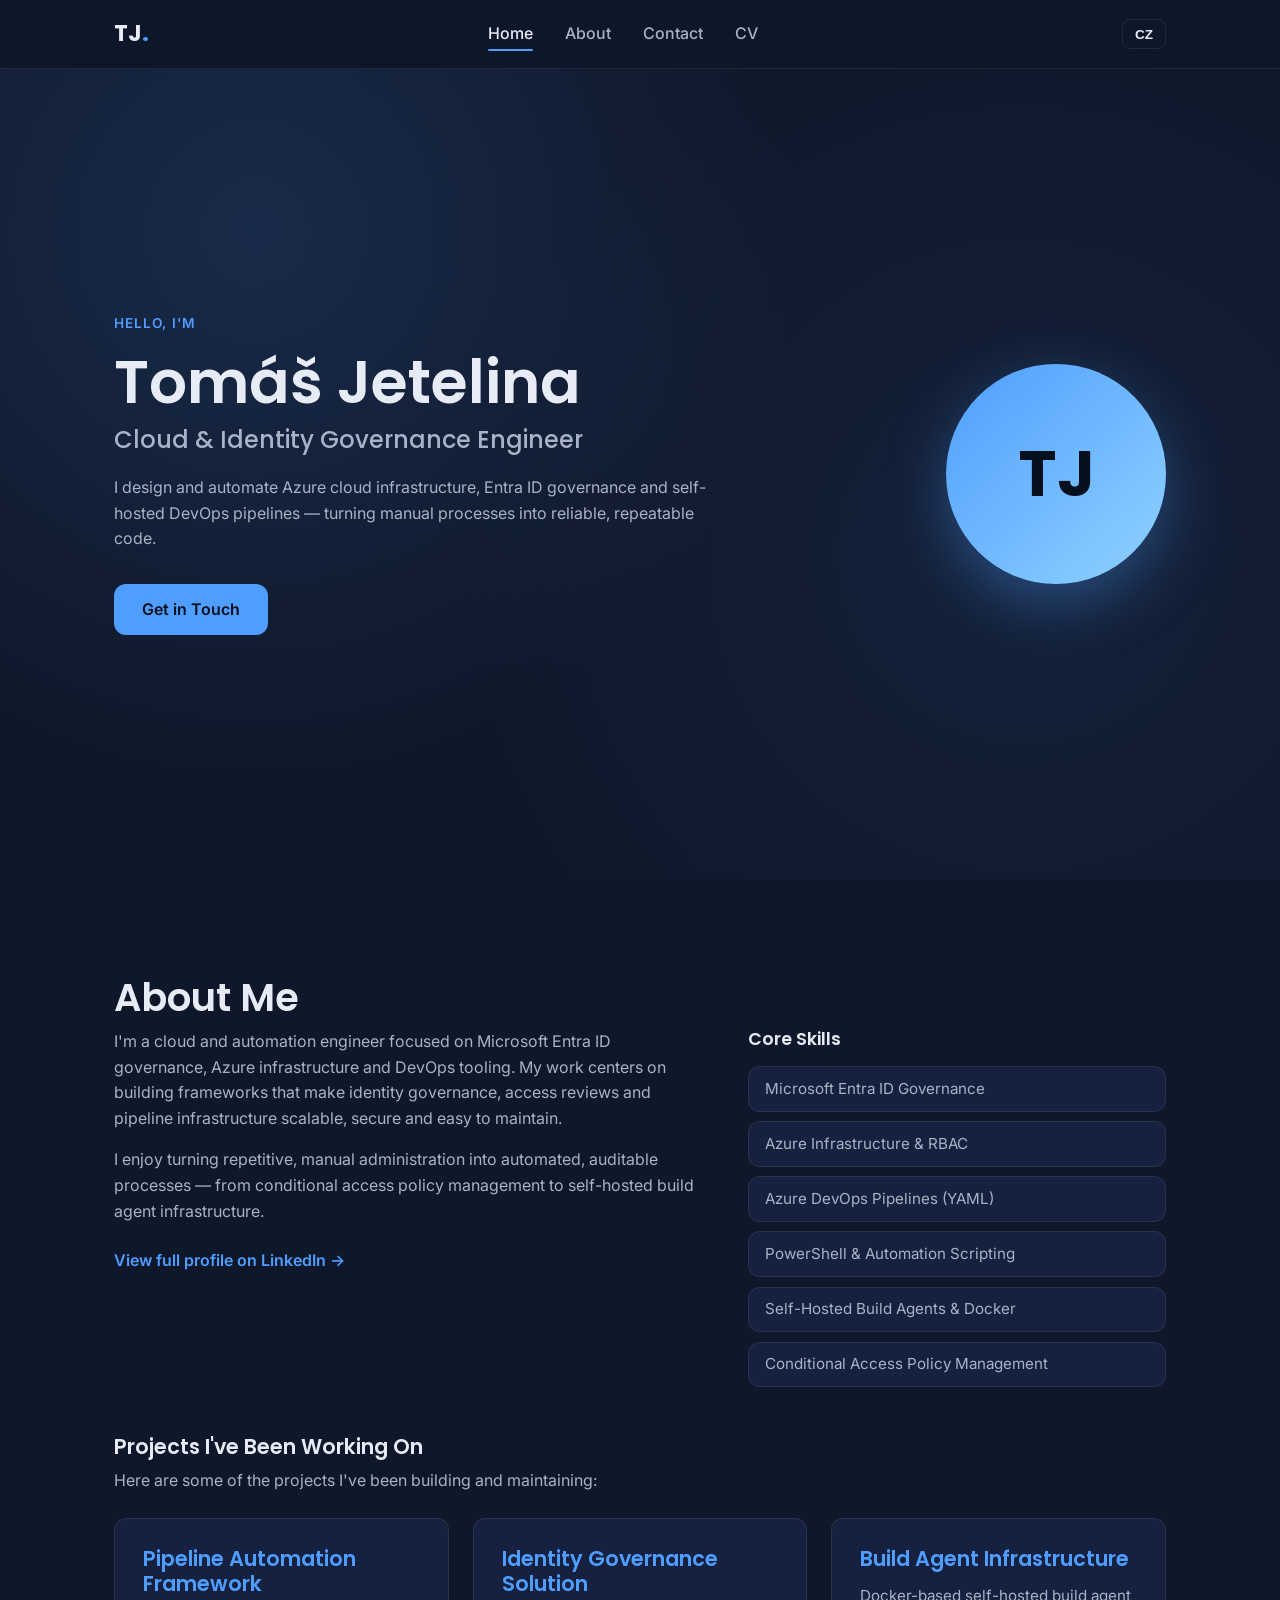
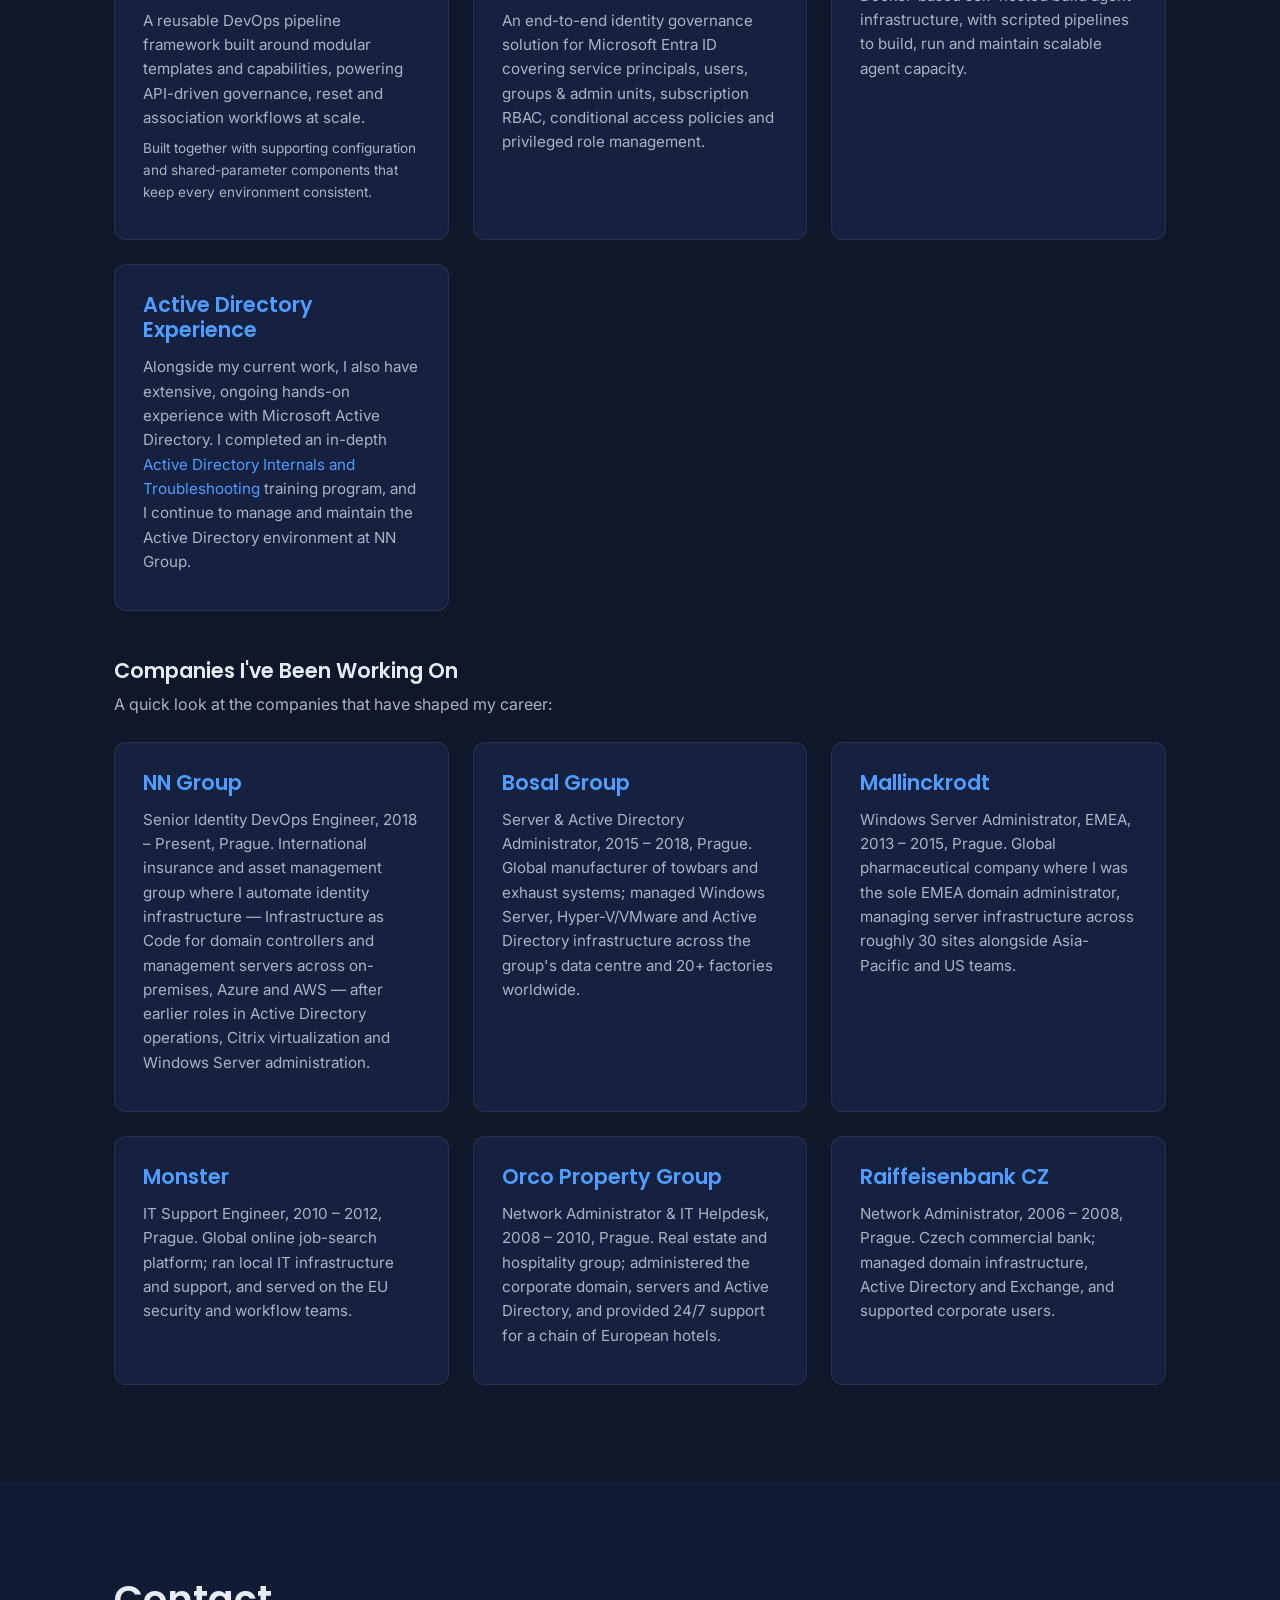
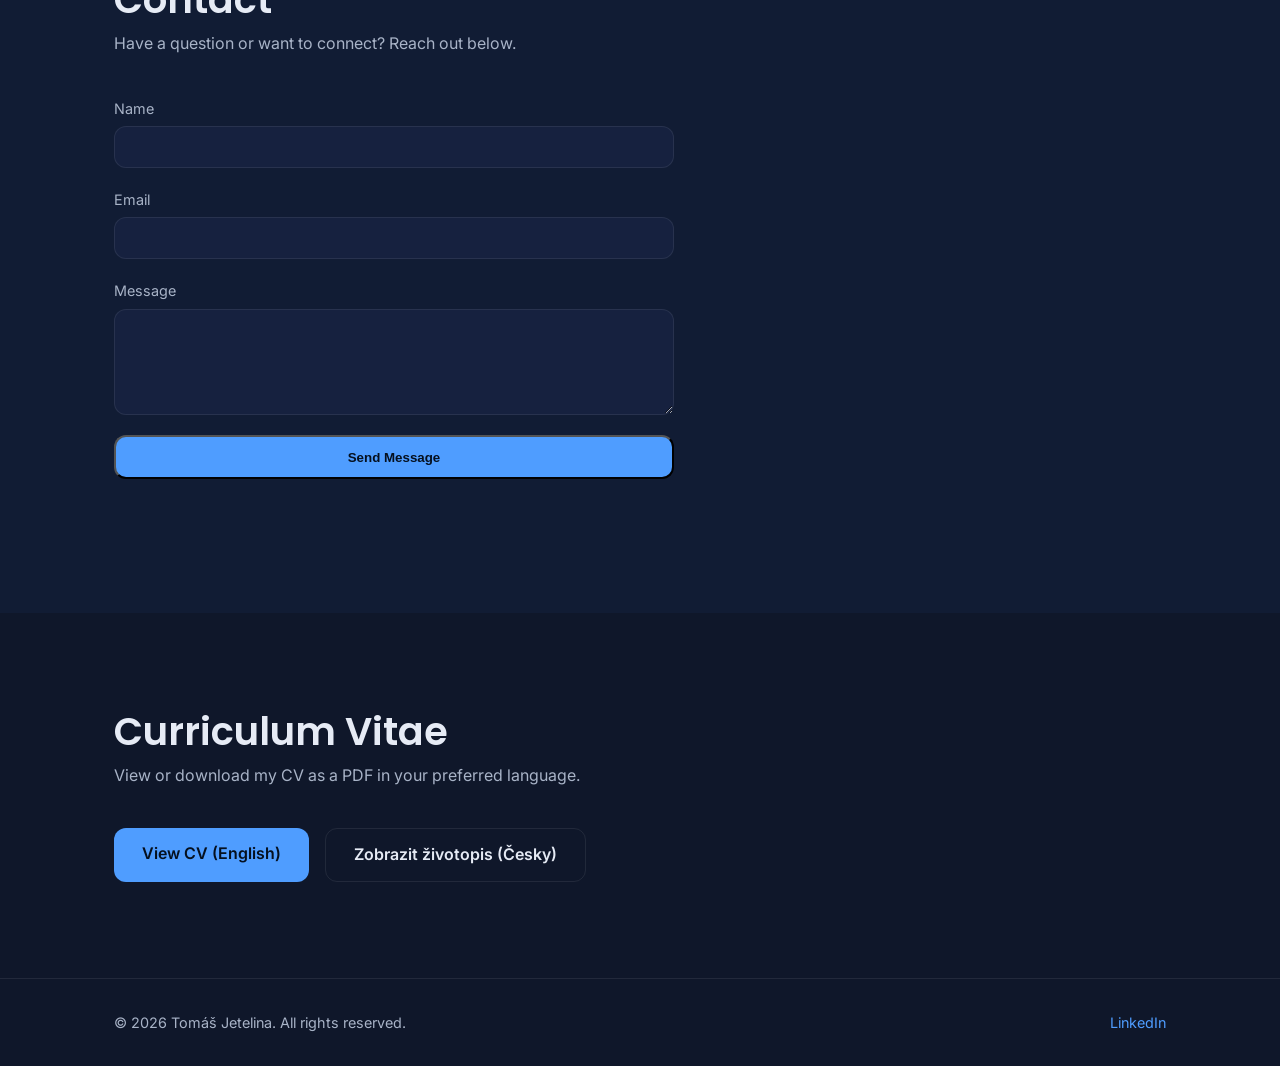
==== commit c2b7c002: "Add Companies I've Been Working On section to About page" ====
--- a/index.html
+++ b/index.html
@@ -120,6 +120,62 @@
             </article>
           </div>
         </div>
+
+        <div class="about-companies">
+          <h3 data-i18n="about.companiesTitle">Companies I've Been Working On</h3>
+          <p data-i18n="about.companiesIntro">A quick look at the companies that have shaped my career:</p>
+          <div class="projects-grid">
+            <article class="project-card">
+              <h3 data-i18n="companies.nn.title">NN Group</h3>
+              <p data-i18n="companies.nn.desc">
+                Senior Identity DevOps Engineer, 2018 – Present, Prague. International insurance
+                and asset management group where I automate identity infrastructure — Infrastructure
+                as Code for domain controllers and management servers across on-premises, Azure and
+                AWS — after earlier roles in Active Directory operations, Citrix virtualization and
+                Windows Server administration.
+              </p>
+            </article>
+            <article class="project-card">
+              <h3 data-i18n="companies.bosal.title">Bosal Group</h3>
+              <p data-i18n="companies.bosal.desc">
+                Server &amp; Active Directory Administrator, 2015 – 2018, Prague. Global manufacturer
+                of towbars and exhaust systems; managed Windows Server, Hyper-V/VMware and Active
+                Directory infrastructure across the group's data centre and 20+ factories worldwide.
+              </p>
+            </article>
+            <article class="project-card">
+              <h3 data-i18n="companies.mallinckrodt.title">Mallinckrodt</h3>
+              <p data-i18n="companies.mallinckrodt.desc">
+                Windows Server Administrator, EMEA, 2013 – 2015, Prague. Global pharmaceutical
+                company where I was the sole EMEA domain administrator, managing server
+                infrastructure across roughly 30 sites alongside Asia-Pacific and US teams.
+              </p>
+            </article>
+            <article class="project-card">
+              <h3 data-i18n="companies.monster.title">Monster</h3>
+              <p data-i18n="companies.monster.desc">
+                IT Support Engineer, 2010 – 2012, Prague. Global online job-search platform; ran
+                local IT infrastructure and support, and served on the EU security and workflow
+                teams.
+              </p>
+            </article>
+            <article class="project-card">
+              <h3 data-i18n="companies.orco.title">Orco Property Group</h3>
+              <p data-i18n="companies.orco.desc">
+                Network Administrator &amp; IT Helpdesk, 2008 – 2010, Prague. Real estate and
+                hospitality group; administered the corporate domain, servers and Active Directory,
+                and provided 24/7 support for a chain of European hotels.
+              </p>
+            </article>
+            <article class="project-card">
+              <h3 data-i18n="companies.raiffeisenbank.title">Raiffeisenbank CZ</h3>
+              <p data-i18n="companies.raiffeisenbank.desc">
+                Network Administrator, 2006 – 2008, Prague. Czech commercial bank; managed domain
+                infrastructure, Active Directory and Exchange, and supported corporate users.
+              </p>
+            </article>
+          </div>
+        </div>
       </div>
     </section>
 
--- a/css/style.css
+++ b/css/style.css
@@ -312,16 +312,19 @@
 }
 
 /* About: projects subsection */
-.about-projects {
+.about-projects,
+.about-companies {
   margin-top: 3rem;
 }
 
-.about-projects h3 {
+.about-projects h3,
+.about-companies h3 {
   font-size: 1.3rem;
   margin-bottom: 0.5rem;
 }
 
-.about-projects > p {
+.about-projects > p,
+.about-companies > p {
   color: var(--color-text-muted);
   margin-bottom: 1.5rem;
   max-width: 70ch;
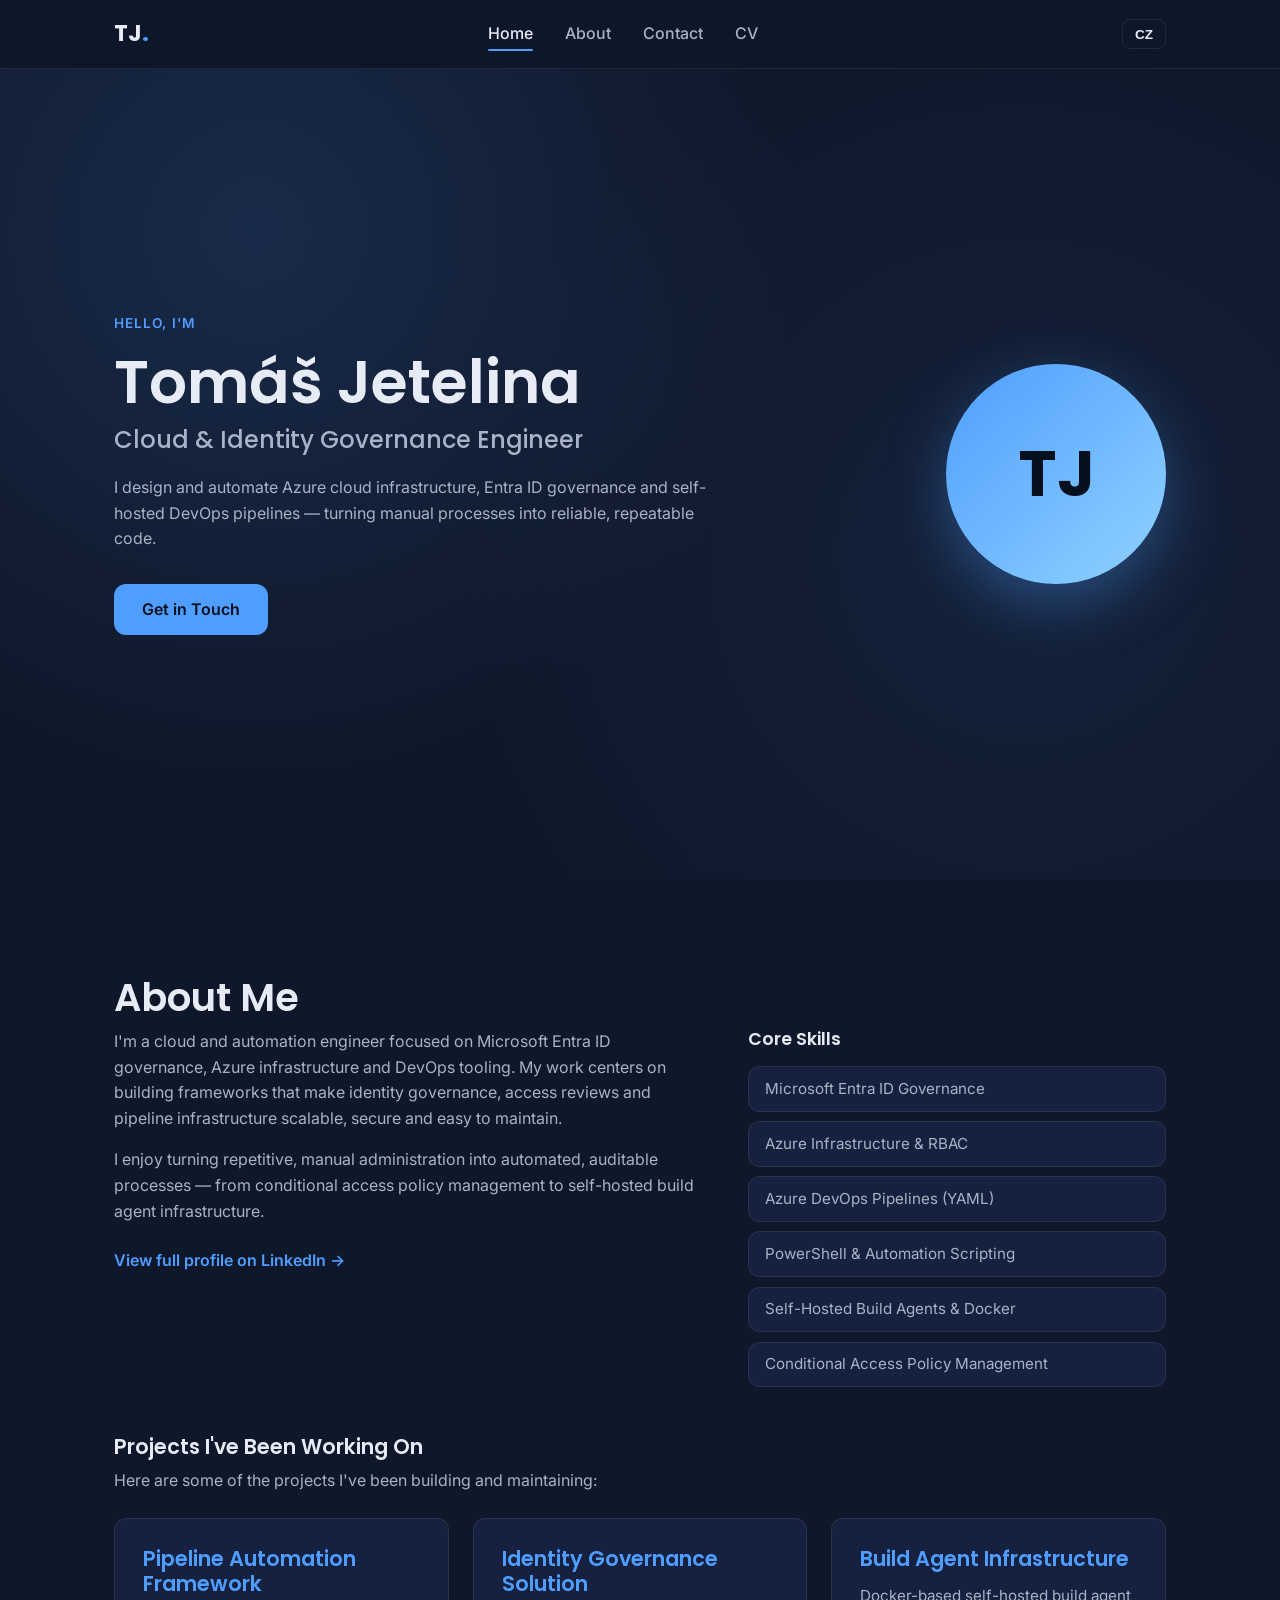
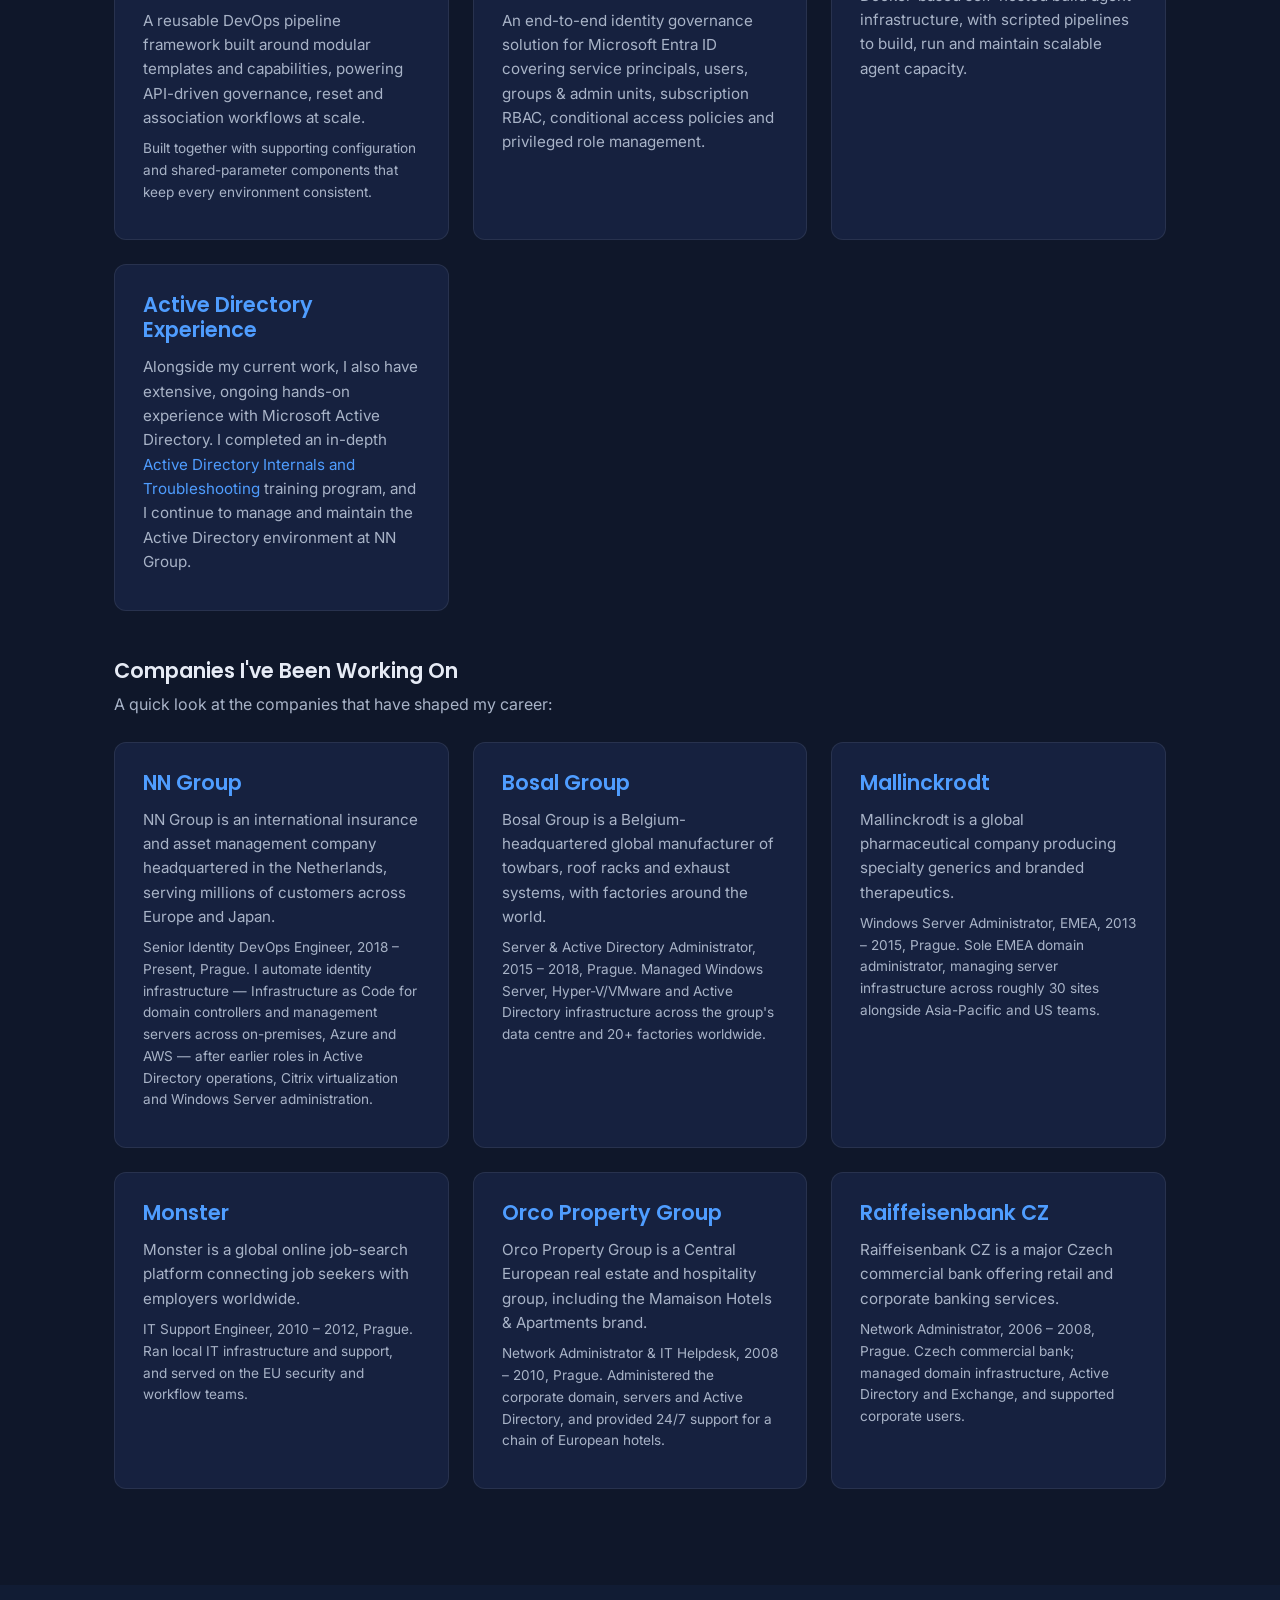
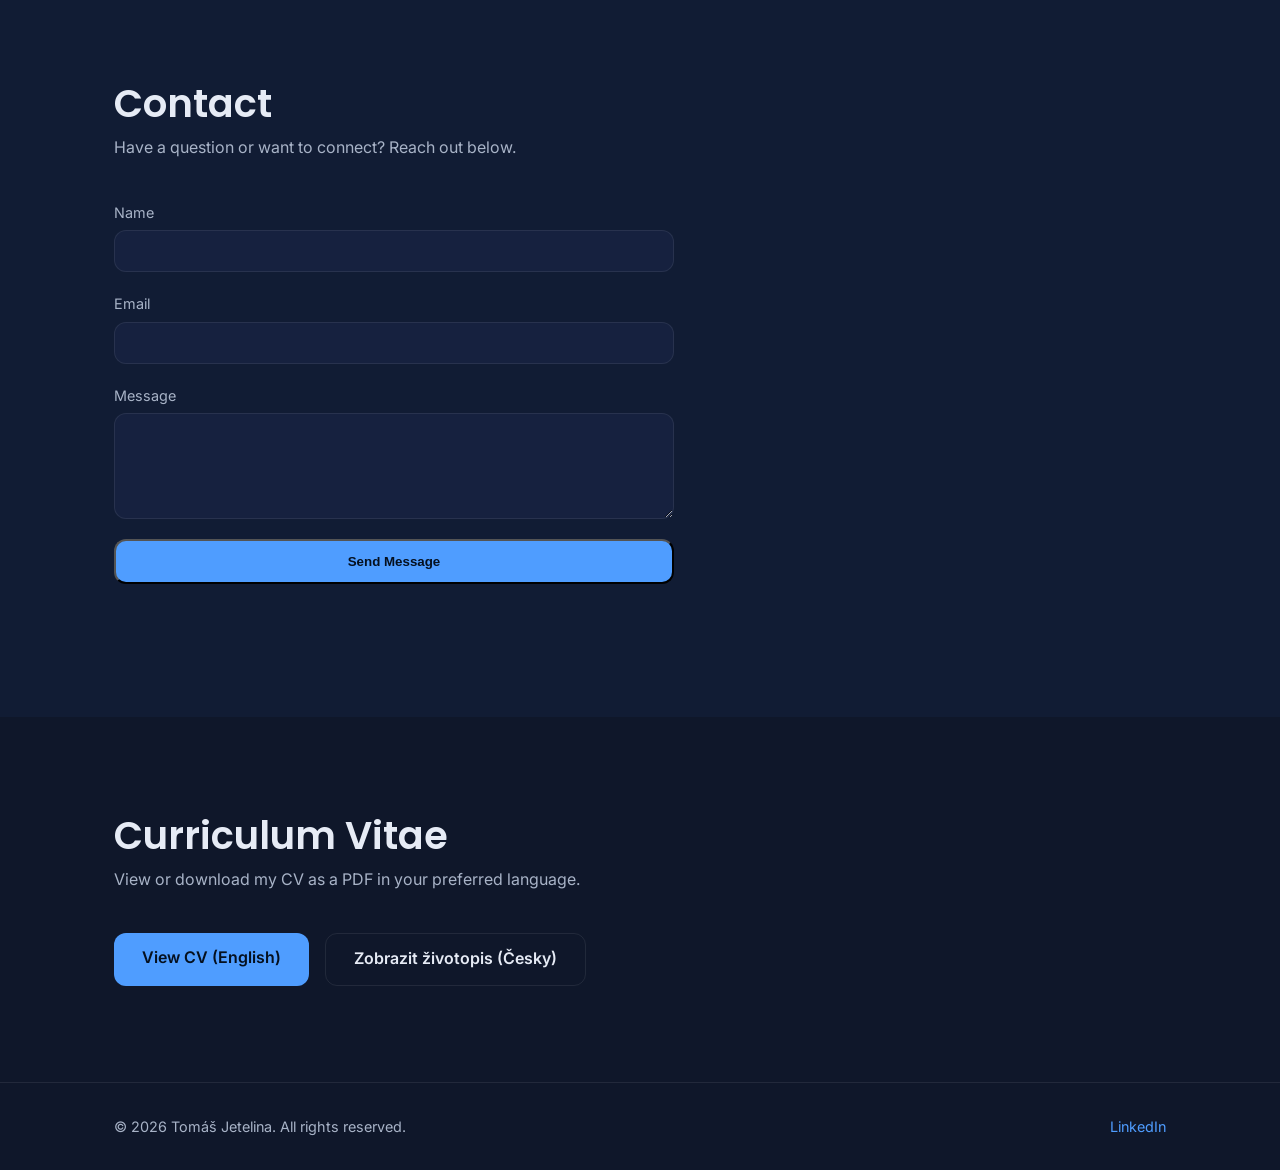
==== commit 3ce7e64c: "Add a short company-description line to each Companies card" ====
--- a/index.html
+++ b/index.html
@@ -127,51 +127,74 @@
           <div class="projects-grid">
             <article class="project-card">
               <h3 data-i18n="companies.nn.title">NN Group</h3>
-              <p data-i18n="companies.nn.desc">
-                Senior Identity DevOps Engineer, 2018 – Present, Prague. International insurance
-                and asset management group where I automate identity infrastructure — Infrastructure
-                as Code for domain controllers and management servers across on-premises, Azure and
-                AWS — after earlier roles in Active Directory operations, Citrix virtualization and
-                Windows Server administration.
+              <p data-i18n="companies.nn.about">
+                NN Group is an international insurance and asset management company
+                headquartered in the Netherlands, serving millions of customers across Europe
+                and Japan.
+              </p>
+              <p class="project-note" data-i18n="companies.nn.desc">
+                Senior Identity DevOps Engineer, 2018 – Present, Prague. I automate identity
+                infrastructure — Infrastructure as Code for domain controllers and management
+                servers across on-premises, Azure and AWS — after earlier roles in Active
+                Directory operations, Citrix virtualization and Windows Server administration.
               </p>
             </article>
             <article class="project-card">
               <h3 data-i18n="companies.bosal.title">Bosal Group</h3>
-              <p data-i18n="companies.bosal.desc">
-                Server &amp; Active Directory Administrator, 2015 – 2018, Prague. Global manufacturer
-                of towbars and exhaust systems; managed Windows Server, Hyper-V/VMware and Active
-                Directory infrastructure across the group's data centre and 20+ factories worldwide.
+              <p data-i18n="companies.bosal.about">
+                Bosal Group is a Belgium-headquartered global manufacturer of towbars, roof
+                racks and exhaust systems, with factories around the world.
+              </p>
+              <p class="project-note" data-i18n="companies.bosal.desc">
+                Server &amp; Active Directory Administrator, 2015 – 2018, Prague. Managed Windows
+                Server, Hyper-V/VMware and Active Directory infrastructure across the group's
+                data centre and 20+ factories worldwide.
               </p>
             </article>
             <article class="project-card">
               <h3 data-i18n="companies.mallinckrodt.title">Mallinckrodt</h3>
-              <p data-i18n="companies.mallinckrodt.desc">
-                Windows Server Administrator, EMEA, 2013 – 2015, Prague. Global pharmaceutical
-                company where I was the sole EMEA domain administrator, managing server
-                infrastructure across roughly 30 sites alongside Asia-Pacific and US teams.
+              <p data-i18n="companies.mallinckrodt.about">
+                Mallinckrodt is a global pharmaceutical company producing specialty generics
+                and branded therapeutics.
+              </p>
+              <p class="project-note" data-i18n="companies.mallinckrodt.desc">
+                Windows Server Administrator, EMEA, 2013 – 2015, Prague. Sole EMEA domain
+                administrator, managing server infrastructure across roughly 30 sites alongside
+                Asia-Pacific and US teams.
               </p>
             </article>
             <article class="project-card">
               <h3 data-i18n="companies.monster.title">Monster</h3>
-              <p data-i18n="companies.monster.desc">
-                IT Support Engineer, 2010 – 2012, Prague. Global online job-search platform; ran
-                local IT infrastructure and support, and served on the EU security and workflow
-                teams.
+              <p data-i18n="companies.monster.about">
+                Monster is a global online job-search platform connecting job seekers with
+                employers worldwide.
+              </p>
+              <p class="project-note" data-i18n="companies.monster.desc">
+                IT Support Engineer, 2010 – 2012, Prague. Ran local IT infrastructure and
+                support, and served on the EU security and workflow teams.
               </p>
             </article>
             <article class="project-card">
               <h3 data-i18n="companies.orco.title">Orco Property Group</h3>
-              <p data-i18n="companies.orco.desc">
-                Network Administrator &amp; IT Helpdesk, 2008 – 2010, Prague. Real estate and
-                hospitality group; administered the corporate domain, servers and Active Directory,
-                and provided 24/7 support for a chain of European hotels.
+              <p data-i18n="companies.orco.about">
+                Orco Property Group is a Central European real estate and hospitality group,
+                including the Mamaison Hotels &amp; Apartments brand.
+              </p>
+              <p class="project-note" data-i18n="companies.orco.desc">
+                Network Administrator &amp; IT Helpdesk, 2008 – 2010, Prague. Administered the
+                corporate domain, servers and Active Directory, and provided 24/7 support for a
+                chain of European hotels.
               </p>
             </article>
             <article class="project-card">
               <h3 data-i18n="companies.raiffeisenbank.title">Raiffeisenbank CZ</h3>
-              <p data-i18n="companies.raiffeisenbank.desc">
-                Network Administrator, 2006 – 2008, Prague. Czech commercial bank; managed domain
-                infrastructure, Active Directory and Exchange, and supported corporate users.
+              <p data-i18n="companies.raiffeisenbank.about">
+                Raiffeisenbank CZ is a major Czech commercial bank offering retail and corporate
+                banking services.
+              </p>
+              <p class="project-note" data-i18n="companies.raiffeisenbank.desc">
+                Network Administrator, 2006 – 2008, Prague. Managed domain infrastructure,
+                Active Directory and Exchange, and supported corporate users.
               </p>
             </article>
           </div>
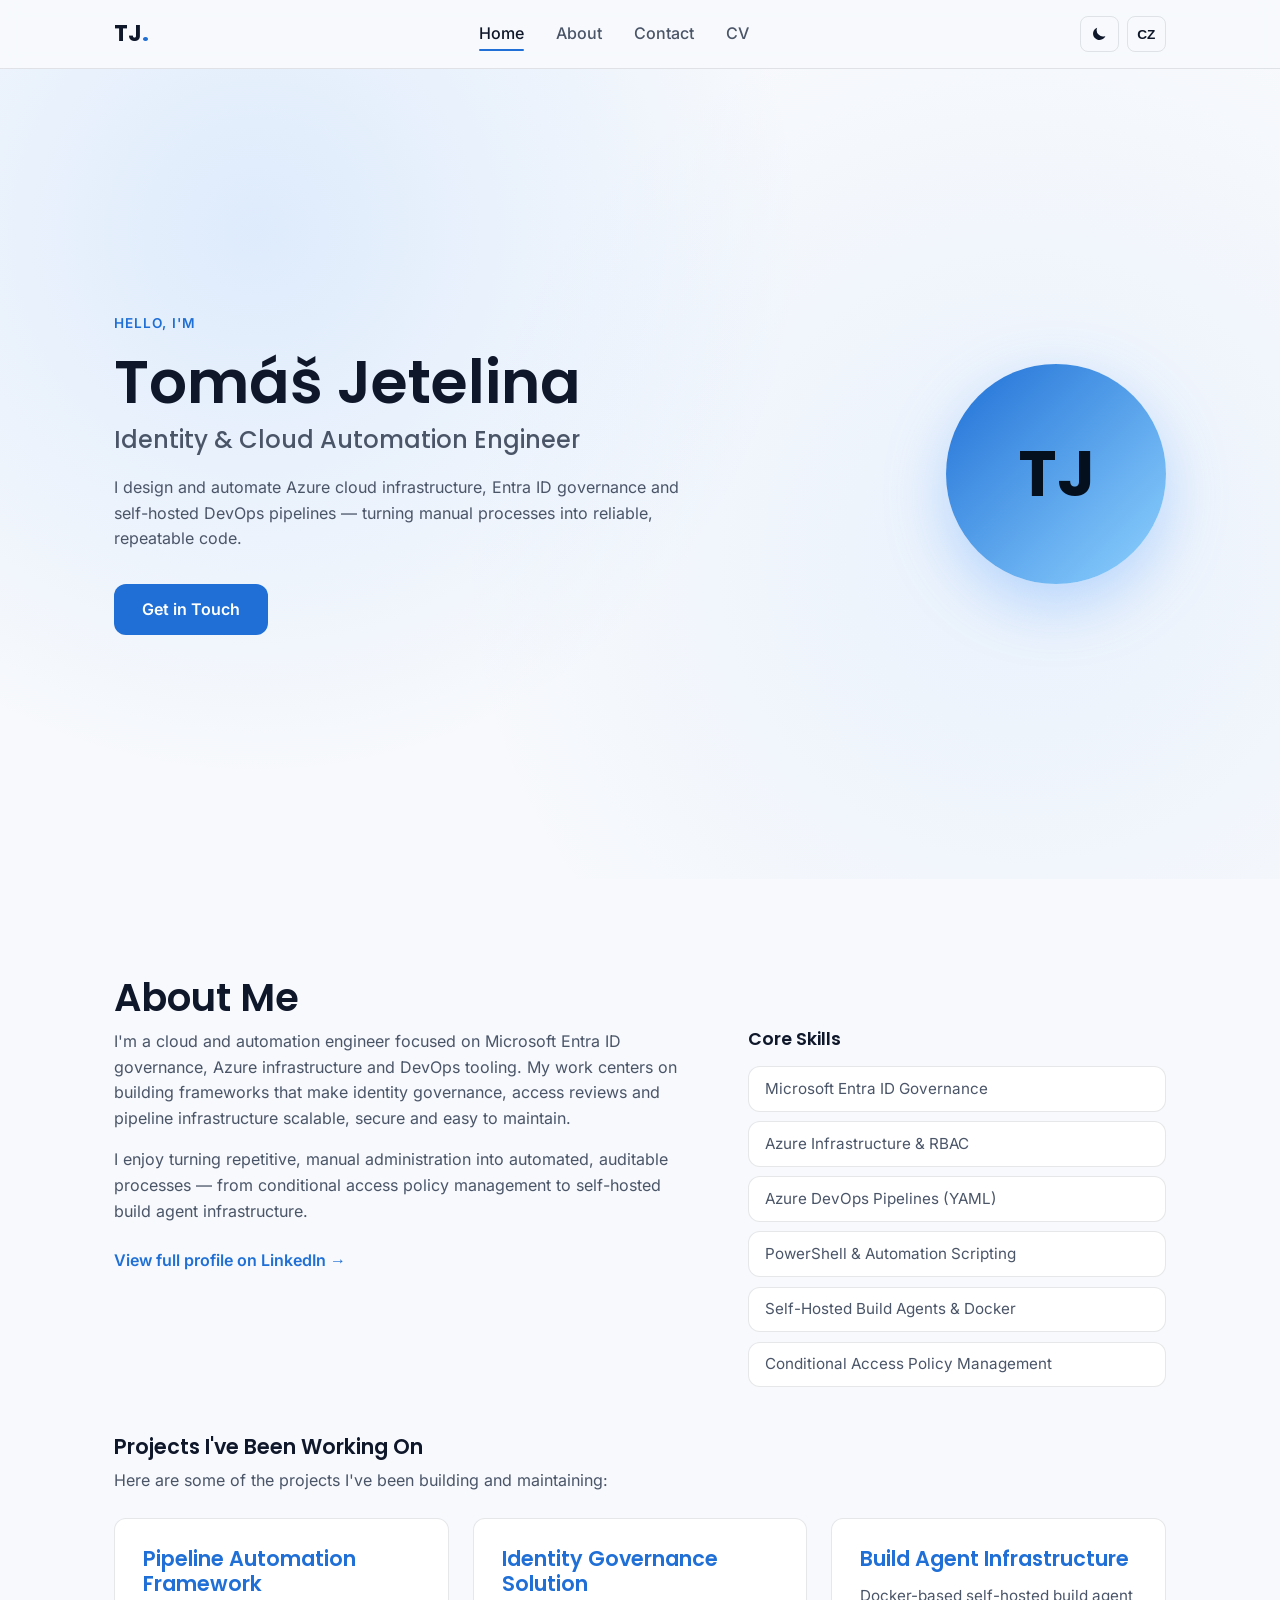
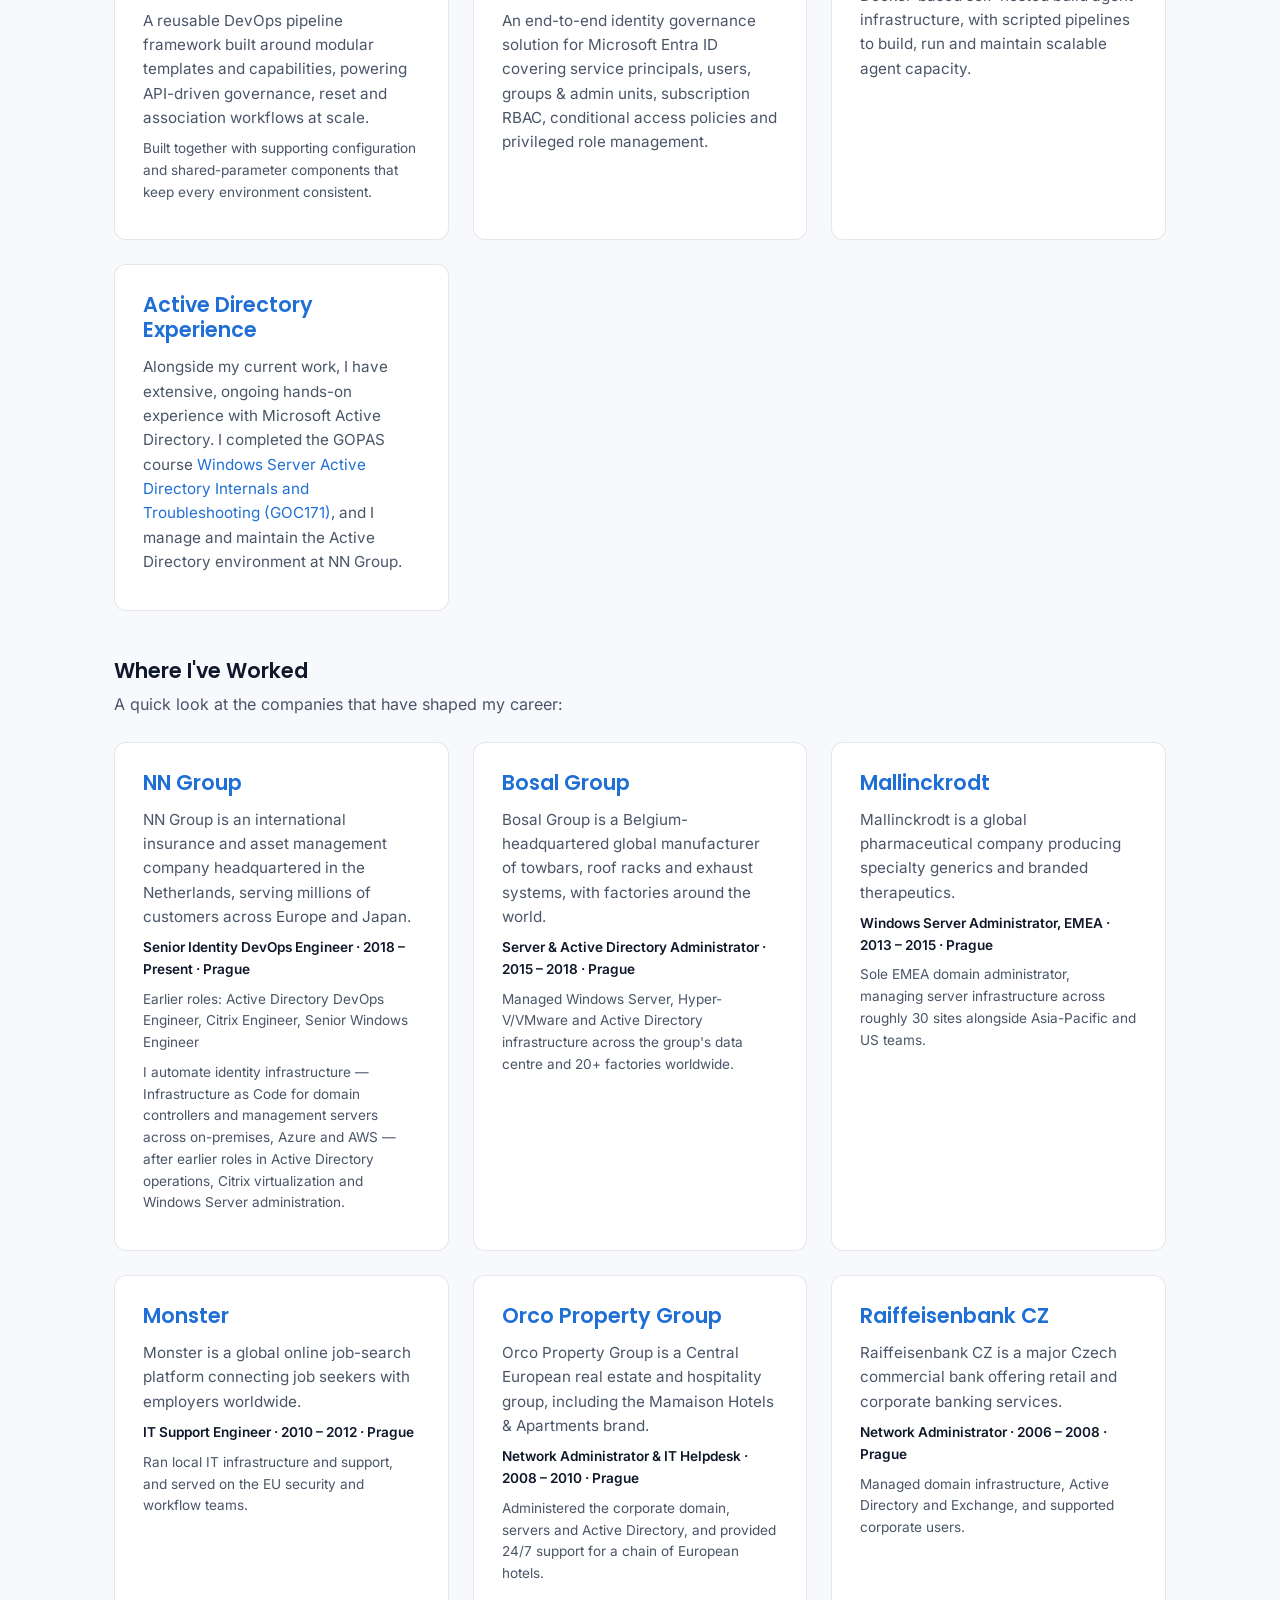
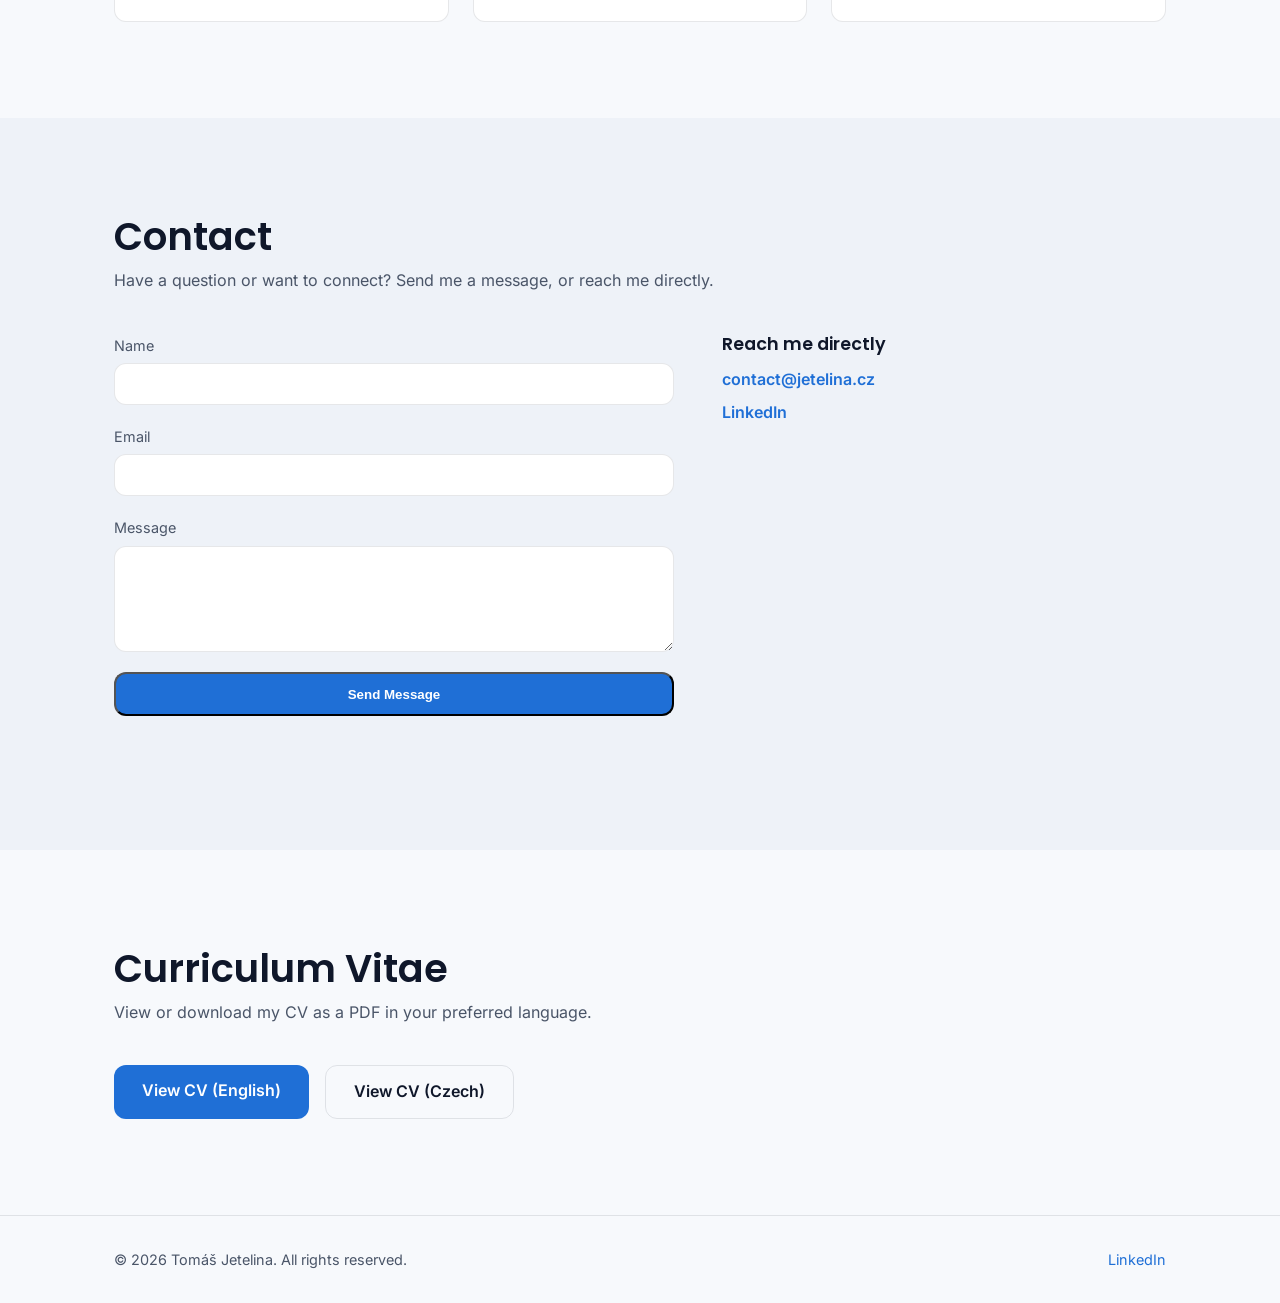
==== commit de649a68: "Rebuild site around a single Career data source Page content and both CVs now render from js/career-" ====
--- a/index.html
+++ b/index.html
@@ -3,10 +3,18 @@
 <head>
   <meta charset="UTF-8" />
   <meta name="viewport" content="width=device-width, initial-scale=1.0" />
-  <title>Tomáš Jetelina | Cloud &amp; Automation Engineer</title>
-  <meta name="description" content="Personal CV website of Tomáš Jetelina — cloud automation, Entra ID governance and DevOps engineer." />
-  <link rel="preconnect" href="https://fonts.googleapis.com" />
-  <link href="https://fonts.googleapis.com/css2?family=Poppins:wght@400;500;600;700&family=Inter:wght@400;500;600&display=swap" rel="stylesheet" />
+  <title>Tomáš Jetelina | Identity &amp; Cloud Automation Engineer</title>
+  <meta name="description" content="Personal CV website of Tomáš Jetelina — Identity &amp; Cloud Automation Engineer: Entra ID governance, Azure and DevOps." />
+  <meta name="color-scheme" content="light dark" />
+  <script>
+    // Apply a saved light/dark choice before first paint; otherwise CSS follows the system setting.
+    try {
+      const theme = localStorage.getItem("site-theme");
+      if (theme === "light" || theme === "dark") document.documentElement.dataset.theme = theme;
+    } catch {}
+  </script>
+  <link rel="preload" href="assets/fonts/inter-latin-400-normal.woff2" as="font" type="font/woff2" crossorigin />
+  <link rel="stylesheet" href="css/fonts.css" />
   <link rel="stylesheet" href="css/style.css" />
   <link rel="icon" href="data:," />
 </head>
@@ -14,16 +22,19 @@
   <header class="site-header" id="top">
     <nav class="navbar container">
       <a href="#top" class="logo">TJ<span>.</span></a>
-      <button class="nav-toggle" id="navToggle" aria-label="Toggle navigation" aria-expanded="false">
-        <span></span><span></span><span></span>
-      </button>
       <ul class="nav-links" id="navLinks">
         <li><a href="#home" class="nav-link active" data-i18n="nav.home">Home</a></li>
         <li><a href="#about" class="nav-link" data-i18n="nav.about">About</a></li>
         <li><a href="#contact" class="nav-link" data-i18n="nav.contact">Contact</a></li>
         <li><a href="#cv" class="nav-link" data-i18n="nav.cv">CV</a></li>
       </ul>
-      <button class="lang-toggle" id="langToggle" type="button" aria-label="Switch language">CZ</button>
+      <div class="nav-actions">
+        <button class="header-btn theme-toggle" id="themeToggle" type="button"></button>
+        <button class="header-btn" id="langToggle" type="button">CZ</button>
+        <button class="nav-toggle" id="navToggle" type="button" aria-expanded="false" aria-controls="navLinks">
+          <span></span><span></span><span></span>
+        </button>
+      </div>
     </nav>
   </header>
 
@@ -33,17 +44,14 @@
       <div class="container hero-inner reveal">
         <div class="hero-content">
           <p class="eyebrow" data-i18n="hero.eyebrow">Hello, I'm</p>
-          <h1>Tomáš Jetelina</h1>
-          <h2 class="tagline" data-i18n="hero.tagline">Cloud &amp; Identity Governance Engineer</h2>
-          <p class="lead" data-i18n="hero.lead">
-            I design and automate Azure cloud infrastructure, Entra ID governance and self-hosted
-            DevOps pipelines — turning manual processes into reliable, repeatable code.
-          </p>
+          <h1 id="heroName"></h1>
+          <h2 class="tagline" id="heroHeadline"></h2>
+          <p class="lead" id="heroIntro"></p>
           <div class="hero-actions">
             <a href="#contact" class="btn btn-primary" data-i18n="hero.getInTouch">Get in Touch</a>
           </div>
         </div>
-        <div class="hero-avatar" aria-hidden="true">TJ</div>
+        <div class="hero-avatar" id="heroAvatar"></div>
       </div>
     </section>
 
@@ -53,151 +61,25 @@
         <h2 class="section-title" data-i18n="about.title">About Me</h2>
         <div class="about-grid">
           <div class="about-text">
-            <p data-i18n="about.p1">
-              I'm a cloud and automation engineer focused on Microsoft Entra ID governance,
-              Azure infrastructure and DevOps tooling. My work centers on building frameworks
-              that make identity governance, access reviews and pipeline infrastructure
-              scalable, secure and easy to maintain.
-            </p>
-            <p data-i18n="about.p2">
-              I enjoy turning repetitive, manual administration into automated, auditable
-              processes — from conditional access policy management to self-hosted build
-              agent infrastructure.
-            </p>
-            <a href="https://www.linkedin.com/in/tjetelina/" target="_blank" rel="noopener noreferrer" class="link-arrow" data-i18n="about.linkedin">
-              View full profile on LinkedIn →
-            </a>
+            <div id="aboutText"></div>
+            <a href="#" data-linkedin target="_blank" rel="noopener noreferrer" class="link-arrow" data-i18n="about.linkedin">View full profile on LinkedIn →</a>
           </div>
           <div class="about-skills">
             <h3 data-i18n="about.skillsTitle">Core Skills</h3>
-            <ul class="skills-list">
-              <li data-i18n="about.skill1">Microsoft Entra ID Governance</li>
-              <li data-i18n="about.skill2">Azure Infrastructure &amp; RBAC</li>
-              <li data-i18n="about.skill3">Azure DevOps Pipelines (YAML)</li>
-              <li data-i18n="about.skill4">PowerShell &amp; Automation Scripting</li>
-              <li data-i18n="about.skill5">Self-Hosted Build Agents &amp; Docker</li>
-              <li data-i18n="about.skill6">Conditional Access Policy Management</li>
-            </ul>
+            <ul class="skills-list" id="skillsList"></ul>
           </div>
         </div>
 
         <div class="about-projects">
           <h3 data-i18n="about.projectsTitle">Projects I've Been Working On</h3>
           <p data-i18n="about.projectsIntro">Here are some of the projects I've been building and maintaining:</p>
-          <div class="projects-grid">
-            <article class="project-card">
-              <h3 data-i18n="projects.framework.title">Pipeline Automation Framework</h3>
-              <p data-i18n="projects.framework.desc">
-                A reusable DevOps pipeline framework built around modular templates and
-                capabilities, powering API-driven governance, reset and association workflows
-                at scale.
-              </p>
-              <p class="project-note" data-i18n="projects.framework.note">Built together with supporting configuration and shared-parameter components that keep every environment consistent.</p>
-            </article>
-            <article class="project-card">
-              <h3 data-i18n="projects.governance.title">Identity Governance Solution</h3>
-              <p data-i18n="projects.governance.desc">
-                An end-to-end identity governance solution for Microsoft Entra ID covering
-                service principals, users, groups &amp; admin units, subscription RBAC,
-                conditional access policies and privileged role management.
-              </p>
-            </article>
-            <article class="project-card">
-              <h3 data-i18n="projects.agents.title">Build Agent Infrastructure</h3>
-              <p data-i18n="projects.agents.desc">
-                Docker-based self-hosted build agent infrastructure, with scripted
-                pipelines to build, run and maintain scalable agent capacity.
-              </p>
-            </article>
-            <article class="project-card">
-              <h3 data-i18n="about.adTitle">Active Directory Experience</h3>
-              <p data-i18n="about.adText">
-                Alongside my current work, I also have extensive, ongoing hands-on experience with Microsoft Active Directory. I completed
-                an in-depth <a href="https://www.gopas.cz/windows-server-active-directory-internals-and-troubleshooting_goc171" target="_blank" rel="noopener noreferrer">Active Directory Internals and Troubleshooting</a>
-                training program, and I continue to manage and maintain the Active Directory
-                environment at NN Group.
-              </p>
-            </article>
-          </div>
+          <div class="projects-grid" id="projectsGrid"></div>
         </div>
 
-        <div class="about-companies">
-          <h3 data-i18n="about.companiesTitle">Companies I've Been Working On</h3>
-          <p data-i18n="about.companiesIntro">A quick look at the companies that have shaped my career:</p>
-          <div class="projects-grid">
-            <article class="project-card">
-              <h3 data-i18n="companies.nn.title">NN Group</h3>
-              <p data-i18n="companies.nn.about">
-                NN Group is an international insurance and asset management company
-                headquartered in the Netherlands, serving millions of customers across Europe
-                and Japan.
-              </p>
-              <p class="project-note" data-i18n="companies.nn.desc">
-                Senior Identity DevOps Engineer, 2018 – Present, Prague. I automate identity
-                infrastructure — Infrastructure as Code for domain controllers and management
-                servers across on-premises, Azure and AWS — after earlier roles in Active
-                Directory operations, Citrix virtualization and Windows Server administration.
-              </p>
-            </article>
-            <article class="project-card">
-              <h3 data-i18n="companies.bosal.title">Bosal Group</h3>
-              <p data-i18n="companies.bosal.about">
-                Bosal Group is a Belgium-headquartered global manufacturer of towbars, roof
-                racks and exhaust systems, with factories around the world.
-              </p>
-              <p class="project-note" data-i18n="companies.bosal.desc">
-                Server &amp; Active Directory Administrator, 2015 – 2018, Prague. Managed Windows
-                Server, Hyper-V/VMware and Active Directory infrastructure across the group's
-                data centre and 20+ factories worldwide.
-              </p>
-            </article>
-            <article class="project-card">
-              <h3 data-i18n="companies.mallinckrodt.title">Mallinckrodt</h3>
-              <p data-i18n="companies.mallinckrodt.about">
-                Mallinckrodt is a global pharmaceutical company producing specialty generics
-                and branded therapeutics.
-              </p>
-              <p class="project-note" data-i18n="companies.mallinckrodt.desc">
-                Windows Server Administrator, EMEA, 2013 – 2015, Prague. Sole EMEA domain
-                administrator, managing server infrastructure across roughly 30 sites alongside
-                Asia-Pacific and US teams.
-              </p>
-            </article>
-            <article class="project-card">
-              <h3 data-i18n="companies.monster.title">Monster</h3>
-              <p data-i18n="companies.monster.about">
-                Monster is a global online job-search platform connecting job seekers with
-                employers worldwide.
-              </p>
-              <p class="project-note" data-i18n="companies.monster.desc">
-                IT Support Engineer, 2010 – 2012, Prague. Ran local IT infrastructure and
-                support, and served on the EU security and workflow teams.
-              </p>
-            </article>
-            <article class="project-card">
-              <h3 data-i18n="companies.orco.title">Orco Property Group</h3>
-              <p data-i18n="companies.orco.about">
-                Orco Property Group is a Central European real estate and hospitality group,
-                including the Mamaison Hotels &amp; Apartments brand.
-              </p>
-              <p class="project-note" data-i18n="companies.orco.desc">
-                Network Administrator &amp; IT Helpdesk, 2008 – 2010, Prague. Administered the
-                corporate domain, servers and Active Directory, and provided 24/7 support for a
-                chain of European hotels.
-              </p>
-            </article>
-            <article class="project-card">
-              <h3 data-i18n="companies.raiffeisenbank.title">Raiffeisenbank CZ</h3>
-              <p data-i18n="companies.raiffeisenbank.about">
-                Raiffeisenbank CZ is a major Czech commercial bank offering retail and corporate
-                banking services.
-              </p>
-              <p class="project-note" data-i18n="companies.raiffeisenbank.desc">
-                Network Administrator, 2006 – 2008, Prague. Managed domain infrastructure,
-                Active Directory and Exchange, and supported corporate users.
-              </p>
-            </article>
-          </div>
+        <div class="about-employers">
+          <h3 data-i18n="about.employersTitle">Where I've Worked</h3>
+          <p data-i18n="about.employersIntro">A quick look at the companies that have shaped my career:</p>
+          <div class="projects-grid" id="employersGrid"></div>
         </div>
       </div>
     </section>
@@ -206,23 +88,34 @@
     <section id="contact" class="section section-alt">
       <div class="container reveal">
         <h2 class="section-title" data-i18n="contact.title">Contact</h2>
-        <p class="section-subtitle" data-i18n="contact.subtitle">Have a question or want to connect? Reach out below.</p>
-        <form class="contact-form" id="contactForm" action="mailto:contact@jetelina.cz" method="post" enctype="text/plain">
-          <div class="form-row">
-            <label for="name" data-i18n="contact.name">Name</label>
-            <input type="text" id="name" name="name" required />
-          </div>
-          <div class="form-row">
-            <label for="email" data-i18n="contact.email">Email</label>
-            <input type="email" id="email" name="email" required />
-          </div>
-          <div class="form-row">
-            <label for="message" data-i18n="contact.message">Message</label>
-            <textarea id="message" name="message" rows="5" required></textarea>
-          </div>
-          <button type="submit" class="btn btn-primary" data-i18n="contact.send">Send Message</button>
-          <p class="form-status" id="formStatus" role="status" aria-live="polite"></p>
-        </form>
+        <p class="section-subtitle" data-i18n="contact.subtitle">Have a question or want to connect? Send me a message, or reach me directly.</p>
+        <div class="contact-grid">
+          <form class="contact-form" id="contactForm" novalidate>
+            <div class="form-row">
+              <label for="name" data-i18n="contact.name">Name</label>
+              <input type="text" id="name" name="name" autocomplete="name" required />
+            </div>
+            <div class="form-row">
+              <label for="email" data-i18n="contact.email">Email</label>
+              <input type="email" id="email" name="email" autocomplete="email" required />
+            </div>
+            <div class="form-row">
+              <label for="message" data-i18n="contact.message">Message</label>
+              <textarea id="message" name="message" rows="5" required></textarea>
+            </div>
+            <!-- Honeypot: real Visitors never see or tick this; Web3Forms drops submissions that do. -->
+            <input type="checkbox" name="botcheck" class="honeypot" tabindex="-1" autocomplete="off" aria-hidden="true" />
+            <button type="submit" class="btn btn-primary" data-i18n="contact.send">Send Message</button>
+            <p class="form-status" id="formStatus" role="status" aria-live="polite"></p>
+          </form>
+          <aside class="contact-direct">
+            <h3 data-i18n="contact.direct">Reach me directly</h3>
+            <ul>
+              <li><a id="contactEmail" href="#"></a></li>
+              <li><a href="#" data-linkedin target="_blank" rel="noopener noreferrer">LinkedIn</a></li>
+            </ul>
+          </aside>
+        </div>
       </div>
     </section>
 
@@ -231,22 +124,23 @@
       <div class="container reveal">
         <h2 class="section-title" data-i18n="cv.title">Curriculum Vitae</h2>
         <p class="section-subtitle" data-i18n="cv.subtitle">View or download my CV as a PDF in your preferred language.</p>
-        <div class="cv-downloads">
-          <a class="btn btn-primary" href="assets/cv/Tomas_Jetelina_CV_EN.pdf" target="_blank" rel="noopener noreferrer" data-i18n="cv.downloadEn">View CV (English)</a>
-          <a class="btn btn-outline" href="assets/cv/Tomas_Jetelina_CV_CZ.pdf" target="_blank" rel="noopener noreferrer" data-i18n="cv.downloadCz">Zobrazit životopis (Česky)</a>
-        </div>
+        <div class="cv-downloads" id="cvDownloads"></div>
       </div>
     </section>
   </main>
 
   <footer class="site-footer">
     <div class="container footer-content">
-      <p>&copy; <span id="year"></span> Tomáš Jetelina. <span data-i18n="footer.rights">All rights reserved.</span></p>
-      <a href="https://www.linkedin.com/in/tjetelina/" target="_blank" rel="noopener noreferrer">LinkedIn</a>
+      <p>&copy; <span id="year"></span> <span id="footerName"></span>. <span data-i18n="footer.rights">All rights reserved.</span></p>
+      <a href="#" data-linkedin target="_blank" rel="noopener noreferrer">LinkedIn</a>
     </div>
   </footer>
 
+  <script src="js/config.js"></script>
+  <script src="js/career-data.js"></script>
+  <script src="js/career-format.js"></script>
   <script src="js/i18n.js"></script>
+  <script src="js/render.js"></script>
   <script src="js/script.js"></script>
 </body>
 </html>
--- a/css/fonts.css
+++ b/css/fonts.css
@@ -0,0 +1,127 @@
+/* Self-hosted fonts (latin + latin-ext for Czech), from @fontsource. No requests to Google. */
+
+@font-face {
+  font-family: 'Poppins';
+  font-style: normal;
+  font-display: swap;
+  font-weight: 400;
+  src: url(../assets/fonts/poppins-latin-ext-400-normal.woff2) format('woff2');
+  unicode-range: U+0100-02BA,U+02BD-02C5,U+02C7-02CC,U+02CE-02D7,U+02DD-02FF,U+0304,U+0308,U+0329,U+1D00-1DBF,U+1E00-1E9F,U+1EF2-1EFF,U+2020,U+20A0-20AB,U+20AD-20C0,U+2113,U+2C60-2C7F,U+A720-A7FF;
+}
+
+@font-face {
+  font-family: 'Poppins';
+  font-style: normal;
+  font-display: swap;
+  font-weight: 400;
+  src: url(../assets/fonts/poppins-latin-400-normal.woff2) format('woff2');
+  unicode-range: U+0000-00FF,U+0131,U+0152-0153,U+02BB-02BC,U+02C6,U+02DA,U+02DC,U+0304,U+0308,U+0329,U+2000-206F,U+20AC,U+2122,U+2191,U+2193,U+2212,U+2215,U+FEFF,U+FFFD;
+}
+
+@font-face {
+  font-family: 'Poppins';
+  font-style: normal;
+  font-display: swap;
+  font-weight: 500;
+  src: url(../assets/fonts/poppins-latin-ext-500-normal.woff2) format('woff2');
+  unicode-range: U+0100-02BA,U+02BD-02C5,U+02C7-02CC,U+02CE-02D7,U+02DD-02FF,U+0304,U+0308,U+0329,U+1D00-1DBF,U+1E00-1E9F,U+1EF2-1EFF,U+2020,U+20A0-20AB,U+20AD-20C0,U+2113,U+2C60-2C7F,U+A720-A7FF;
+}
+
+@font-face {
+  font-family: 'Poppins';
+  font-style: normal;
+  font-display: swap;
+  font-weight: 500;
+  src: url(../assets/fonts/poppins-latin-500-normal.woff2) format('woff2');
+  unicode-range: U+0000-00FF,U+0131,U+0152-0153,U+02BB-02BC,U+02C6,U+02DA,U+02DC,U+0304,U+0308,U+0329,U+2000-206F,U+20AC,U+2122,U+2191,U+2193,U+2212,U+2215,U+FEFF,U+FFFD;
+}
+
+@font-face {
+  font-family: 'Poppins';
+  font-style: normal;
+  font-display: swap;
+  font-weight: 600;
+  src: url(../assets/fonts/poppins-latin-ext-600-normal.woff2) format('woff2');
+  unicode-range: U+0100-02BA,U+02BD-02C5,U+02C7-02CC,U+02CE-02D7,U+02DD-02FF,U+0304,U+0308,U+0329,U+1D00-1DBF,U+1E00-1E9F,U+1EF2-1EFF,U+2020,U+20A0-20AB,U+20AD-20C0,U+2113,U+2C60-2C7F,U+A720-A7FF;
+}
+
+@font-face {
+  font-family: 'Poppins';
+  font-style: normal;
+  font-display: swap;
+  font-weight: 600;
+  src: url(../assets/fonts/poppins-latin-600-normal.woff2) format('woff2');
+  unicode-range: U+0000-00FF,U+0131,U+0152-0153,U+02BB-02BC,U+02C6,U+02DA,U+02DC,U+0304,U+0308,U+0329,U+2000-206F,U+20AC,U+2122,U+2191,U+2193,U+2212,U+2215,U+FEFF,U+FFFD;
+}
+
+@font-face {
+  font-family: 'Poppins';
+  font-style: normal;
+  font-display: swap;
+  font-weight: 700;
+  src: url(../assets/fonts/poppins-latin-ext-700-normal.woff2) format('woff2');
+  unicode-range: U+0100-02BA,U+02BD-02C5,U+02C7-02CC,U+02CE-02D7,U+02DD-02FF,U+0304,U+0308,U+0329,U+1D00-1DBF,U+1E00-1E9F,U+1EF2-1EFF,U+2020,U+20A0-20AB,U+20AD-20C0,U+2113,U+2C60-2C7F,U+A720-A7FF;
+}
+
+@font-face {
+  font-family: 'Poppins';
+  font-style: normal;
+  font-display: swap;
+  font-weight: 700;
+  src: url(../assets/fonts/poppins-latin-700-normal.woff2) format('woff2');
+  unicode-range: U+0000-00FF,U+0131,U+0152-0153,U+02BB-02BC,U+02C6,U+02DA,U+02DC,U+0304,U+0308,U+0329,U+2000-206F,U+20AC,U+2122,U+2191,U+2193,U+2212,U+2215,U+FEFF,U+FFFD;
+}
+
+@font-face {
+  font-family: 'Inter';
+  font-style: normal;
+  font-display: swap;
+  font-weight: 400;
+  src: url(../assets/fonts/inter-latin-ext-400-normal.woff2) format('woff2');
+  unicode-range: U+0100-02BA,U+02BD-02C5,U+02C7-02CC,U+02CE-02D7,U+02DD-02FF,U+0304,U+0308,U+0329,U+1D00-1DBF,U+1E00-1E9F,U+1EF2-1EFF,U+2020,U+20A0-20AB,U+20AD-20C0,U+2113,U+2C60-2C7F,U+A720-A7FF;
+}
+
+@font-face {
+  font-family: 'Inter';
+  font-style: normal;
+  font-display: swap;
+  font-weight: 400;
+  src: url(../assets/fonts/inter-latin-400-normal.woff2) format('woff2');
+  unicode-range: U+0000-00FF,U+0131,U+0152-0153,U+02BB-02BC,U+02C6,U+02DA,U+02DC,U+0304,U+0308,U+0329,U+2000-206F,U+20AC,U+2122,U+2191,U+2193,U+2212,U+2215,U+FEFF,U+FFFD;
+}
+
+@font-face {
+  font-family: 'Inter';
+  font-style: normal;
+  font-display: swap;
+  font-weight: 500;
+  src: url(../assets/fonts/inter-latin-ext-500-normal.woff2) format('woff2');
+  unicode-range: U+0100-02BA,U+02BD-02C5,U+02C7-02CC,U+02CE-02D7,U+02DD-02FF,U+0304,U+0308,U+0329,U+1D00-1DBF,U+1E00-1E9F,U+1EF2-1EFF,U+2020,U+20A0-20AB,U+20AD-20C0,U+2113,U+2C60-2C7F,U+A720-A7FF;
+}
+
+@font-face {
+  font-family: 'Inter';
+  font-style: normal;
+  font-display: swap;
+  font-weight: 500;
+  src: url(../assets/fonts/inter-latin-500-normal.woff2) format('woff2');
+  unicode-range: U+0000-00FF,U+0131,U+0152-0153,U+02BB-02BC,U+02C6,U+02DA,U+02DC,U+0304,U+0308,U+0329,U+2000-206F,U+20AC,U+2122,U+2191,U+2193,U+2212,U+2215,U+FEFF,U+FFFD;
+}
+
+@font-face {
+  font-family: 'Inter';
+  font-style: normal;
+  font-display: swap;
+  font-weight: 600;
+  src: url(../assets/fonts/inter-latin-ext-600-normal.woff2) format('woff2');
+  unicode-range: U+0100-02BA,U+02BD-02C5,U+02C7-02CC,U+02CE-02D7,U+02DD-02FF,U+0304,U+0308,U+0329,U+1D00-1DBF,U+1E00-1E9F,U+1EF2-1EFF,U+2020,U+20A0-20AB,U+20AD-20C0,U+2113,U+2C60-2C7F,U+A720-A7FF;
+}
+
+@font-face {
+  font-family: 'Inter';
+  font-style: normal;
+  font-display: swap;
+  font-weight: 600;
+  src: url(../assets/fonts/inter-latin-600-normal.woff2) format('woff2');
+  unicode-range: U+0000-00FF,U+0131,U+0152-0153,U+02BB-02BC,U+02C6,U+02DA,U+02DC,U+0304,U+0308,U+0329,U+2000-206F,U+20AC,U+2122,U+2191,U+2193,U+2212,U+2215,U+FEFF,U+FFFD;
+}
--- a/css/style.css
+++ b/css/style.css
@@ -1,17 +1,55 @@
+/* Light theme is the base; the dark tokens apply when the system prefers dark
+   (unless the Visitor chose light) or when the Visitor chose dark. */
 :root {
+  color-scheme: light;
+  --color-bg: #f7f9fc;
+  --color-bg-alt: #eef2f8;
+  --color-surface: #ffffff;
+  --color-primary: #1f6fd6;
+  --color-primary-dark: #1858ad;
+  --color-on-primary: #ffffff;
+  --color-text: #0f172a;
+  --color-text-muted: #4a5568;
+  --color-border: rgba(15, 23, 42, 0.1);
+  --color-header-bg: rgba(247, 249, 252, 0.85);
+  --color-error: #c53030;
+  --font-heading: "Poppins", sans-serif;
+  --font-body: "Inter", sans-serif;
+  --max-width: 1100px;
+  --radius: 12px;
+  --transition: 0.25s ease;
+}
+
+@media (prefers-color-scheme: dark) {
+  :root:not([data-theme="light"]) {
+    color-scheme: dark;
+    --color-bg: #0f172a;
+    --color-bg-alt: #111c34;
+    --color-surface: #16213f;
+    --color-primary: #4f9dff;
+    --color-primary-dark: #2f7ee0;
+    --color-on-primary: #05101f;
+    --color-text: #e6ebf5;
+    --color-text-muted: #a8b3c7;
+    --color-border: rgba(255, 255, 255, 0.08);
+    --color-header-bg: rgba(15, 23, 42, 0.85);
+    --color-error: #ff8a8a;
+  }
+}
+
+:root[data-theme="dark"] {
+  color-scheme: dark;
   --color-bg: #0f172a;
   --color-bg-alt: #111c34;
   --color-surface: #16213f;
   --color-primary: #4f9dff;
   --color-primary-dark: #2f7ee0;
+  --color-on-primary: #05101f;
   --color-text: #e6ebf5;
   --color-text-muted: #a8b3c7;
   --color-border: rgba(255, 255, 255, 0.08);
-  --font-heading: "Poppins", sans-serif;
-  --font-body: "Inter", sans-serif;
-  --max-width: 1100px;
-  --radius: 12px;
-  --transition: 0.25s ease;
+  --color-header-bg: rgba(15, 23, 42, 0.85);
+  --color-error: #ff8a8a;
 }
 
 * {
@@ -64,7 +102,7 @@
   position: sticky;
   top: 0;
   z-index: 100;
-  background: rgba(15, 23, 42, 0.85);
+  background: var(--color-header-bg);
   backdrop-filter: blur(10px);
   border-bottom: 1px solid var(--color-border);
 }
@@ -133,20 +171,30 @@
   transition: transform var(--transition), opacity var(--transition);
 }
 
-.lang-toggle {
-  margin-left: 1.5rem;
+.nav-actions {
+  display: flex;
+  align-items: center;
+  gap: 0.5rem;
+}
+
+.header-btn {
+  display: inline-flex;
+  align-items: center;
+  justify-content: center;
+  min-width: 2.25rem;
+  height: 2.25rem;
   background: transparent;
   border: 1px solid var(--color-border);
   color: var(--color-text);
   font-weight: 600;
   font-size: 0.85rem;
-  padding: 0.4rem 0.75rem;
+  padding: 0 0.6rem;
   border-radius: 8px;
   cursor: pointer;
   transition: border-color var(--transition), color var(--transition);
 }
 
-.lang-toggle:hover {
+.header-btn:hover {
   border-color: var(--color-primary);
   color: var(--color-primary);
 }
@@ -186,6 +234,13 @@
   color: #05101f;
   background: linear-gradient(135deg, var(--color-primary), #8fd3ff);
   box-shadow: 0 20px 60px rgba(79, 157, 255, 0.35);
+  overflow: hidden;
+}
+
+.hero-avatar img {
+  width: 100%;
+  height: 100%;
+  object-fit: cover;
 }
 
 .eyebrow {
@@ -235,12 +290,12 @@
 
 .btn-primary {
   background: var(--color-primary);
-  color: #05101f;
+  color: var(--color-on-primary);
 }
 
 .btn-primary:hover {
   background: var(--color-primary-dark);
-  color: #05101f;
+  color: var(--color-on-primary);
 }
 
 .btn-outline {
@@ -313,18 +368,18 @@
 
 /* About: projects subsection */
 .about-projects,
-.about-companies {
+.about-employers {
   margin-top: 3rem;
 }
 
 .about-projects h3,
-.about-companies h3 {
+.about-employers h3 {
   font-size: 1.3rem;
   margin-bottom: 0.5rem;
 }
 
 .about-projects > p,
-.about-companies > p {
+.about-employers > p {
   color: var(--color-text-muted);
   margin-bottom: 1.5rem;
   max-width: 70ch;
@@ -365,6 +420,12 @@
   font-size: 0.85rem !important;
 }
 
+.project-card .card-meta {
+  color: var(--color-text);
+  font-size: 0.85rem;
+  font-weight: 600;
+}
+
 /* CV */
 .cv-downloads {
   display: flex;
@@ -373,8 +434,31 @@
 }
 
 /* Contact */
+.contact-grid {
+  display: grid;
+  grid-template-columns: minmax(0, 560px) minmax(0, 1fr);
+  gap: 3rem;
+  align-items: start;
+}
+
+.contact-direct h3 {
+  font-size: 1.1rem;
+  margin-bottom: 0.75rem;
+}
+
+.contact-direct ul {
+  list-style: none;
+  display: flex;
+  flex-direction: column;
+  gap: 0.5rem;
+  font-weight: 600;
+}
+
+.honeypot {
+  display: none;
+}
+
 .contact-form {
-  max-width: 560px;
   display: flex;
   flex-direction: column;
   gap: 1.25rem;
@@ -414,6 +498,15 @@
   min-height: 1.2em;
 }
 
+.form-status.error {
+  color: var(--color-error);
+}
+
+.btn:disabled {
+  opacity: 0.6;
+  cursor: wait;
+}
+
 /* Footer */
 .site-footer {
   border-top: 1px solid var(--color-border);
@@ -444,7 +537,8 @@
 
 /* Responsive */
 @media (max-width: 860px) {
-  .about-grid {
+  .about-grid,
+  .contact-grid {
     grid-template-columns: 1fr;
   }
 
@@ -492,3 +586,21 @@
     pointer-events: auto;
   }
 }
+
+/* Reduced motion: no scroll smoothing, reveal or hover movement */
+@media (prefers-reduced-motion: reduce) {
+  html {
+    scroll-behavior: auto;
+  }
+
+  .reveal {
+    opacity: 1;
+    transform: none;
+    transition: none;
+  }
+
+  .btn:hover,
+  .project-card:hover {
+    transform: none;
+  }
+}
